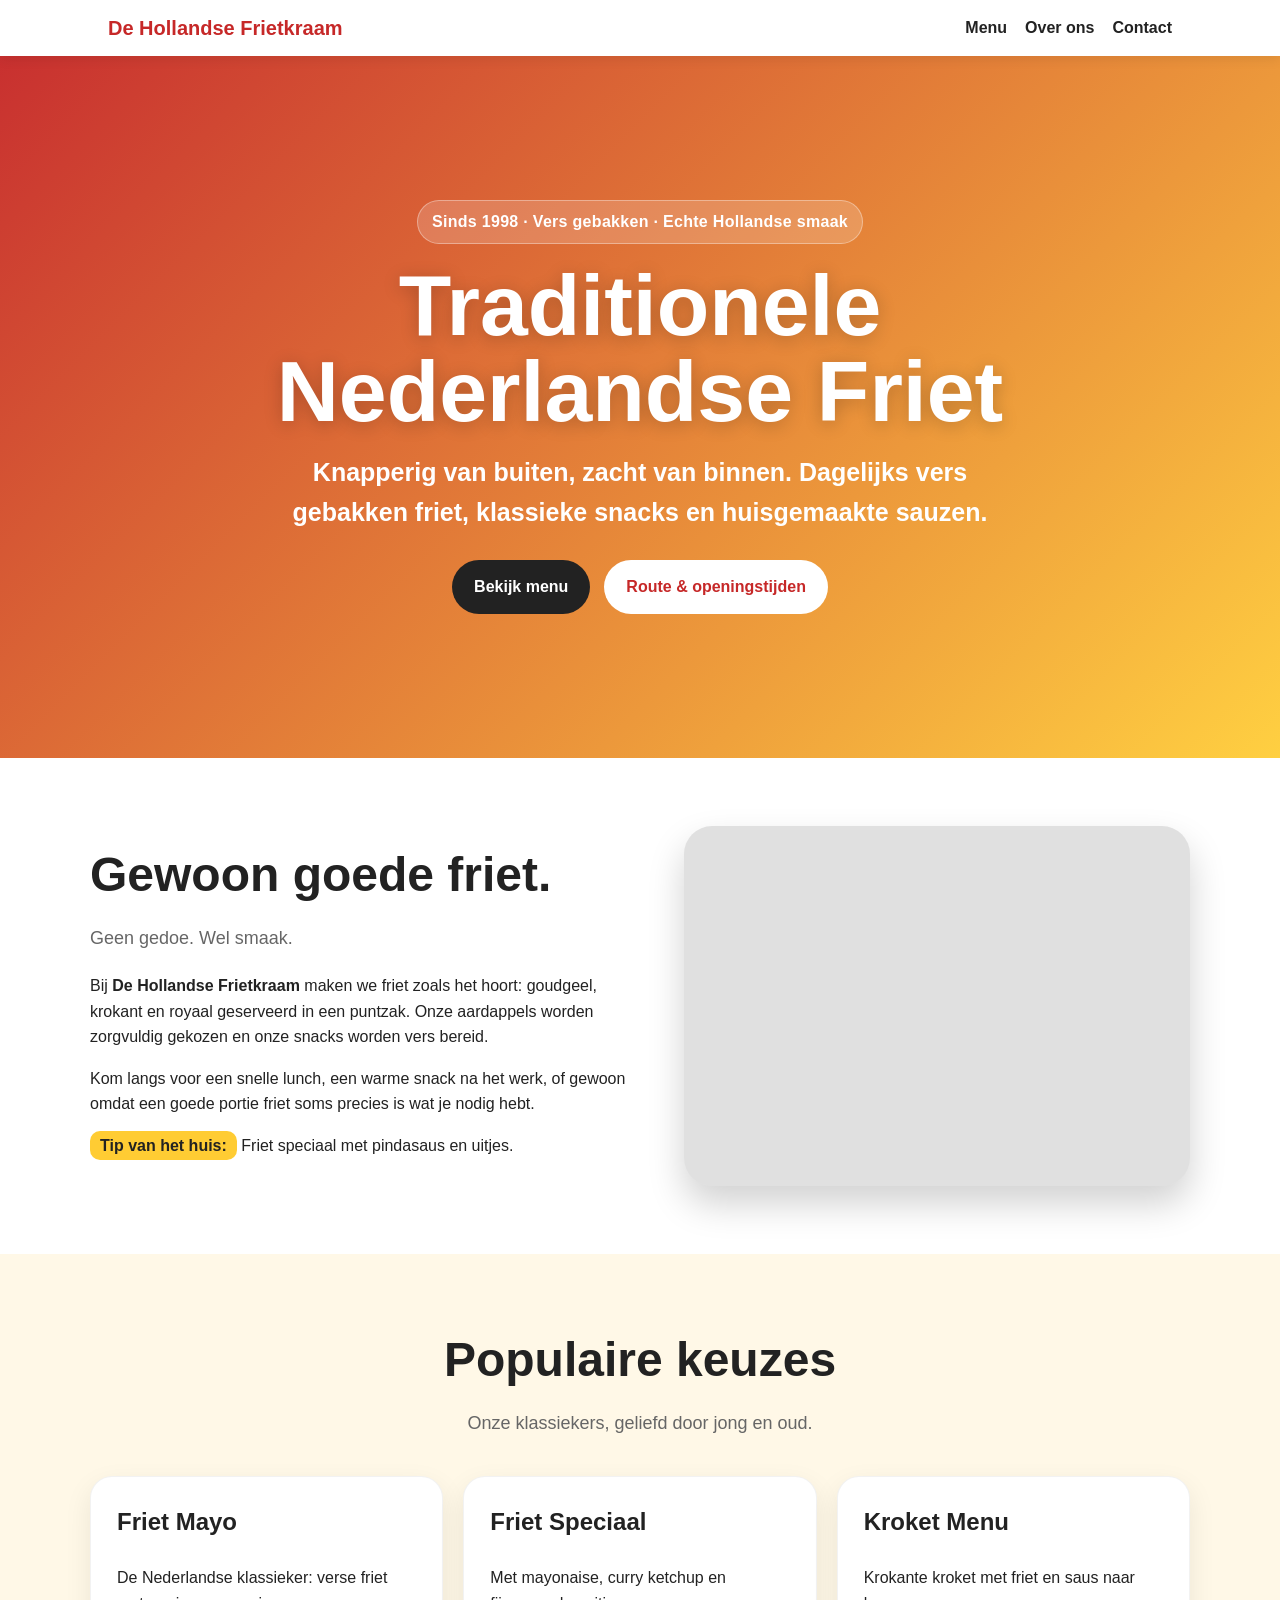
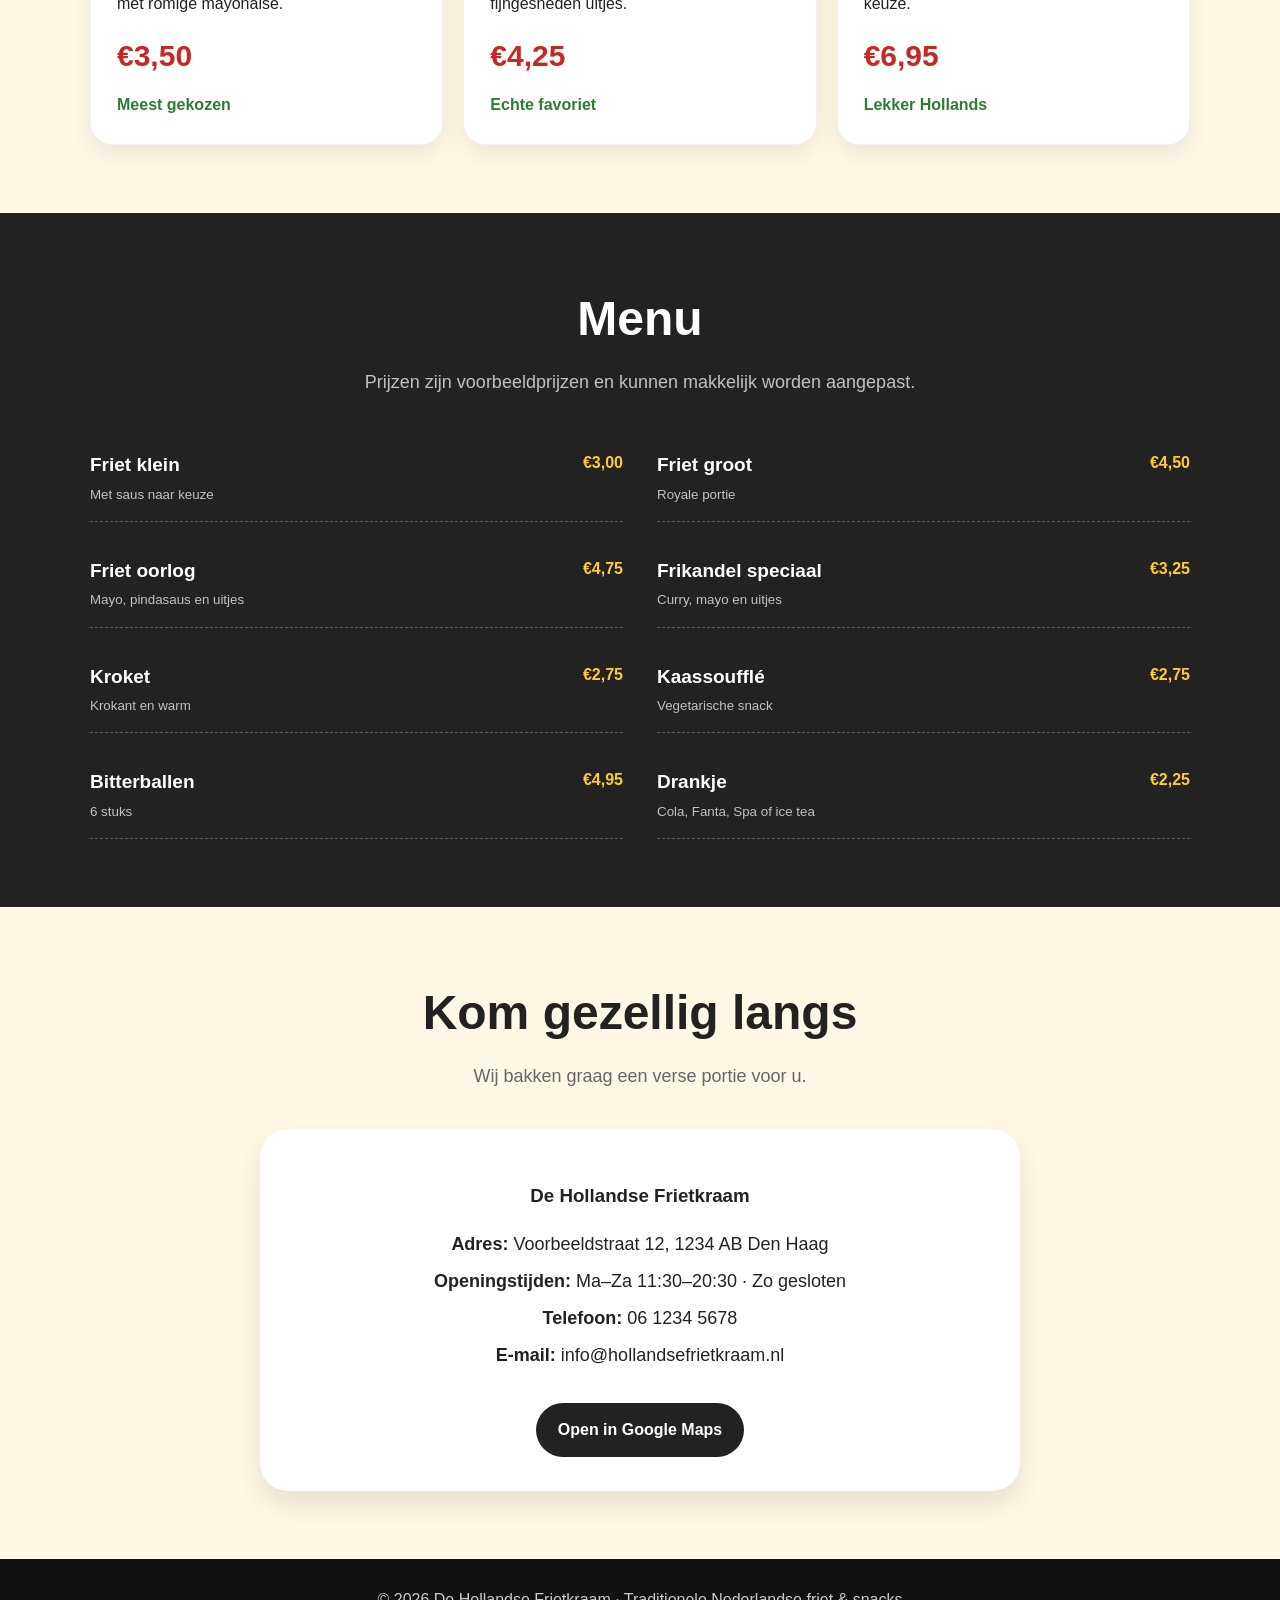
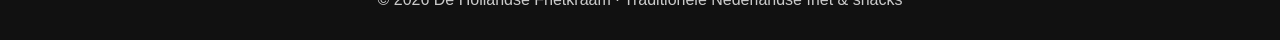
==== dutch_friet_shop_website.html @ f81e8673 "Add files via upload" ====
<!DOCTYPE html>
<html lang="nl">
<head>
  <meta charset="UTF-8" />
  <meta name="viewport" content="width=device-width, initial-scale=1.0" />
  <title>De Hollandse Frietkraam | Traditionele Nederlandse Friet</title>
  <style>
    :root {
      --red: #c62828;
      --yellow: #ffcc33;
      --dark: #222222;
      --cream: #fff8e7;
      --white: #ffffff;
      --muted: #666666;
      --green: #2e7d32;
    }

    * { box-sizing: border-box; }

    body {
      margin: 0;
      font-family: Arial, Helvetica, sans-serif;
      color: var(--dark);
      background: var(--cream);
      line-height: 1.6;
    }

    header {
      background: linear-gradient(135deg, rgba(198,40,40,.96), rgba(255,204,51,.92)), url('https://images.unsplash.com/photo-1630384060421-cb20d0e0649d?auto=format&fit=crop&w=1600&q=80');
      background-size: cover;
      background-position: center;
      color: var(--white);
      min-height: 78vh;
      display: flex;
      align-items: center;
      padding: 32px 18px;
      text-align: center;
    }

    .hero {
      max-width: 900px;
      margin: 0 auto;
    }

    .badge {
      display: inline-block;
      background: rgba(255,255,255,.18);
      border: 1px solid rgba(255,255,255,.35);
      padding: 8px 14px;
      border-radius: 999px;
      font-weight: bold;
      letter-spacing: .3px;
      margin-bottom: 18px;
    }

    h1 {
      font-size: clamp(42px, 8vw, 86px);
      line-height: 1;
      margin: 0 0 18px;
      text-shadow: 0 3px 18px rgba(0,0,0,.22);
    }

    .hero p {
      font-size: clamp(18px, 3vw, 25px);
      max-width: 720px;
      margin: 0 auto 28px;
      font-weight: 600;
    }

    .buttons {
      display: flex;
      gap: 14px;
      flex-wrap: wrap;
      justify-content: center;
    }

    .btn {
      display: inline-block;
      text-decoration: none;
      padding: 14px 22px;
      border-radius: 999px;
      font-weight: 800;
      transition: transform .2s ease, box-shadow .2s ease;
    }

    .btn:hover { transform: translateY(-2px); box-shadow: 0 10px 20px rgba(0,0,0,.18); }
    .btn.primary { background: var(--dark); color: var(--white); }
    .btn.secondary { background: var(--white); color: var(--red); }

    nav {
      position: sticky;
      top: 0;
      z-index: 10;
      background: var(--white);
      box-shadow: 0 3px 12px rgba(0,0,0,.08);
    }

    .nav-inner {
      max-width: 1100px;
      margin: 0 auto;
      padding: 12px 18px;
      display: flex;
      justify-content: space-between;
      align-items: center;
      gap: 16px;
    }

    .logo { font-weight: 900; color: var(--red); font-size: 20px; }
    .nav-links { display: flex; gap: 18px; flex-wrap: wrap; }
    .nav-links a { color: var(--dark); text-decoration: none; font-weight: 700; }
    .nav-links a:hover { color: var(--red); }

    section { padding: 68px 18px; }
    .container { max-width: 1100px; margin: 0 auto; }

    .section-title {
      text-align: center;
      margin-bottom: 38px;
    }

    .section-title h2 {
      font-size: clamp(30px, 5vw, 48px);
      margin: 0 0 10px;
    }

    .section-title p { color: var(--muted); margin: 0; font-size: 18px; }

    .cards {
      display: grid;
      grid-template-columns: repeat(3, 1fr);
      gap: 20px;
    }

    .card {
      background: var(--white);
      border-radius: 22px;
      padding: 26px;
      box-shadow: 0 10px 28px rgba(0,0,0,.08);
      border: 1px solid rgba(0,0,0,.05);
    }

    .card h3 { margin-top: 0; font-size: 24px; }
    .price { color: var(--red); font-size: 30px; font-weight: 900; margin: 12px 0; }
    .tag { color: var(--green); font-weight: 800; }

    .about {
      background: var(--white);
    }

    .split {
      display: grid;
      grid-template-columns: 1.05fr .95fr;
      gap: 34px;
      align-items: center;
    }

    .photo-box {
      min-height: 360px;
      border-radius: 28px;
      background: linear-gradient(rgba(0,0,0,.12), rgba(0,0,0,.12)), url('https://images.unsplash.com/photo-1573080496219-bb080dd4f877?auto=format&fit=crop&w=1200&q=80');
      background-size: cover;
      background-position: center;
      box-shadow: 0 18px 36px rgba(0,0,0,.18);
    }

    .highlight {
      background: var(--yellow);
      padding: 6px 10px;
      border-radius: 10px;
      font-weight: 900;
    }

    .menu-list {
      background: var(--dark);
      color: var(--white);
    }

    .menu-grid {
      display: grid;
      grid-template-columns: 1fr 1fr;
      gap: 18px 34px;
    }

    .menu-item {
      display: flex;
      justify-content: space-between;
      gap: 18px;
      padding: 16px 0;
      border-bottom: 1px dashed rgba(255,255,255,.25);
    }

    .menu-item strong { font-size: 19px; }
    .menu-item span { color: var(--yellow); font-weight: 900; white-space: nowrap; }
    .menu-item small { display: block; color: rgba(255,255,255,.72); margin-top: 3px; }

    .contact-card {
      max-width: 760px;
      margin: 0 auto;
      background: var(--white);
      border-radius: 28px;
      padding: 34px;
      box-shadow: 0 14px 32px rgba(0,0,0,.1);
      text-align: center;
    }

    .contact-card p { margin: 8px 0; font-size: 18px; }

    footer {
      background: #111;
      color: rgba(255,255,255,.78);
      text-align: center;
      padding: 28px 18px;
    }

    @media (max-width: 820px) {
      .cards, .split, .menu-grid { grid-template-columns: 1fr; }
      .nav-inner { flex-direction: column; }
      .photo-box { min-height: 260px; }
    }
  </style>
</head>
<body>
  <nav>
    <div class="nav-inner">
      <div class="logo">De Hollandse Frietkraam</div>
      <div class="nav-links">
        <a href="#menu">Menu</a>
        <a href="#about">Over ons</a>
        <a href="#contact">Contact</a>
      </div>
    </div>
  </nav>

  <header>
    <div class="hero">
      <div class="badge">Sinds 1998 · Vers gebakken · Echte Hollandse smaak</div>
      <h1>Traditionele Nederlandse Friet</h1>
      <p>Knapperig van buiten, zacht van binnen. Dagelijks vers gebakken friet, klassieke snacks en huisgemaakte sauzen.</p>
      <div class="buttons">
        <a class="btn primary" href="#menu">Bekijk menu</a>
        <a class="btn secondary" href="#contact">Route & openingstijden</a>
      </div>
    </div>
  </header>

  <section class="about" id="about">
    <div class="container split">
      <div>
        <div class="section-title" style="text-align:left;margin-bottom:20px;">
          <h2>Gewoon goede friet.</h2>
          <p>Geen gedoe. Wel smaak.</p>
        </div>
        <p>Bij <strong>De Hollandse Frietkraam</strong> maken we friet zoals het hoort: goudgeel, krokant en royaal geserveerd in een puntzak. Onze aardappels worden zorgvuldig gekozen en onze snacks worden vers bereid.</p>
        <p>Kom langs voor een snelle lunch, een warme snack na het werk, of gewoon omdat een goede portie friet soms precies is wat je nodig hebt.</p>
        <p><span class="highlight">Tip van het huis:</span> Friet speciaal met pindasaus en uitjes.</p>
      </div>
      <div class="photo-box" aria-label="Verse friet"></div>
    </div>
  </section>

  <section id="popular">
    <div class="container">
      <div class="section-title">
        <h2>Populaire keuzes</h2>
        <p>Onze klassiekers, geliefd door jong en oud.</p>
      </div>
      <div class="cards">
        <div class="card">
          <h3>Friet Mayo</h3>
          <p>De Nederlandse klassieker: verse friet met romige mayonaise.</p>
          <div class="price">€3,50</div>
          <div class="tag">Meest gekozen</div>
        </div>
        <div class="card">
          <h3>Friet Speciaal</h3>
          <p>Met mayonaise, curry ketchup en fijngesneden uitjes.</p>
          <div class="price">€4,25</div>
          <div class="tag">Echte favoriet</div>
        </div>
        <div class="card">
          <h3>Kroket Menu</h3>
          <p>Krokante kroket met friet en saus naar keuze.</p>
          <div class="price">€6,95</div>
          <div class="tag">Lekker Hollands</div>
        </div>
      </div>
    </div>
  </section>

  <section class="menu-list" id="menu">
    <div class="container">
      <div class="section-title">
        <h2>Menu</h2>
        <p style="color:rgba(255,255,255,.72);">Prijzen zijn voorbeeldprijzen en kunnen makkelijk worden aangepast.</p>
      </div>
      <div class="menu-grid">
        <div class="menu-item"><div><strong>Friet klein</strong><small>Met saus naar keuze</small></div><span>€3,00</span></div>
        <div class="menu-item"><div><strong>Friet groot</strong><small>Royale portie</small></div><span>€4,50</span></div>
        <div class="menu-item"><div><strong>Friet oorlog</strong><small>Mayo, pindasaus en uitjes</small></div><span>€4,75</span></div>
        <div class="menu-item"><div><strong>Frikandel speciaal</strong><small>Curry, mayo en uitjes</small></div><span>€3,25</span></div>
        <div class="menu-item"><div><strong>Kroket</strong><small>Krokant en warm</small></div><span>€2,75</span></div>
        <div class="menu-item"><div><strong>Kaassoufflé</strong><small>Vegetarische snack</small></div><span>€2,75</span></div>
        <div class="menu-item"><div><strong>Bitterballen</strong><small>6 stuks</small></div><span>€4,95</span></div>
        <div class="menu-item"><div><strong>Drankje</strong><small>Cola, Fanta, Spa of ice tea</small></div><span>€2,25</span></div>
      </div>
    </div>
  </section>

  <section id="contact">
    <div class="container">
      <div class="section-title">
        <h2>Kom gezellig langs</h2>
        <p>Wij bakken graag een verse portie voor u.</p>
      </div>
      <div class="contact-card">
        <h3>De Hollandse Frietkraam</h3>
        <p><strong>Adres:</strong> Voorbeeldstraat 12, 1234 AB Den Haag</p>
        <p><strong>Openingstijden:</strong> Ma–Za 11:30–20:30 · Zo gesloten</p>
        <p><strong>Telefoon:</strong> 06 1234 5678</p>
        <p><strong>E-mail:</strong> info@hollandsefrietkraam.nl</p>
        <br />
        <a class="btn primary" href="https://maps.google.com" target="_blank" rel="noopener">Open in Google Maps</a>
      </div>
    </div>
  </section>

  <footer>
    © 2026 De Hollandse Frietkraam · Traditionele Nederlandse friet & snacks
  </footer>
</body>
</html>
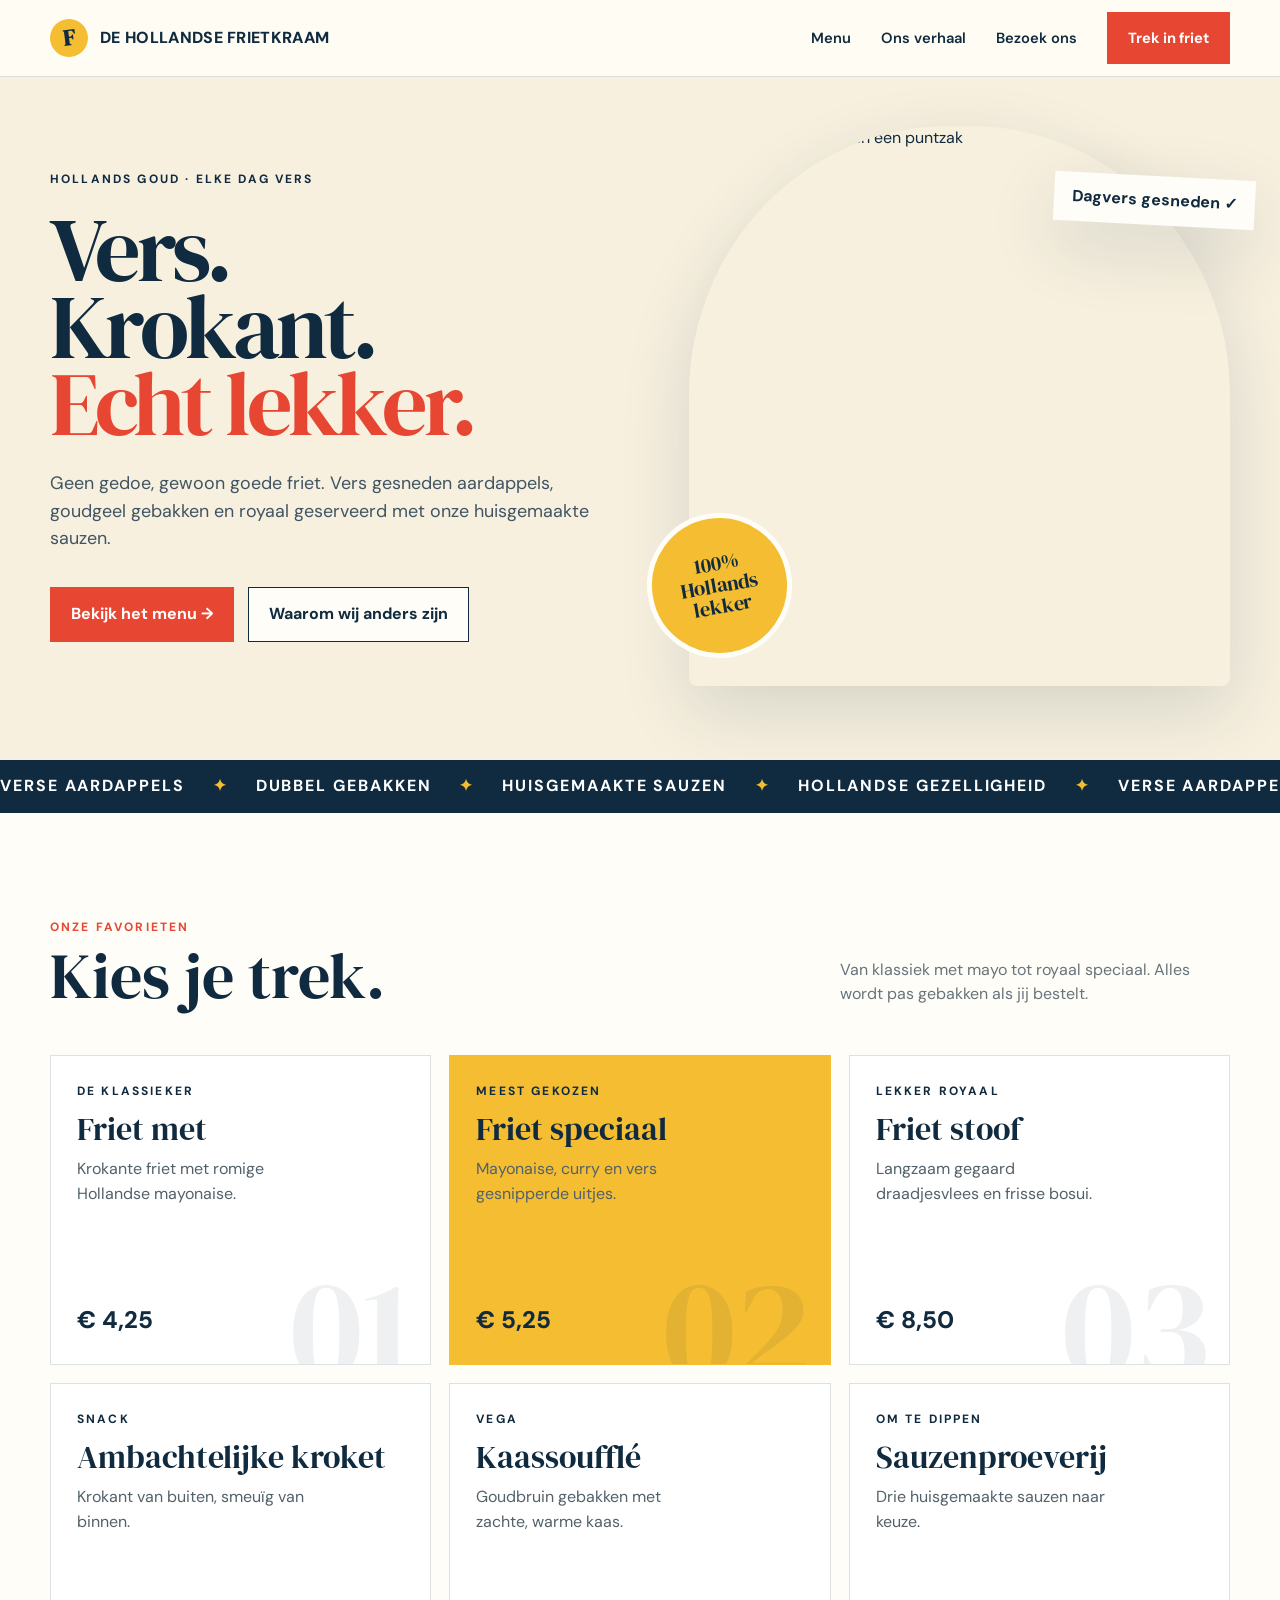
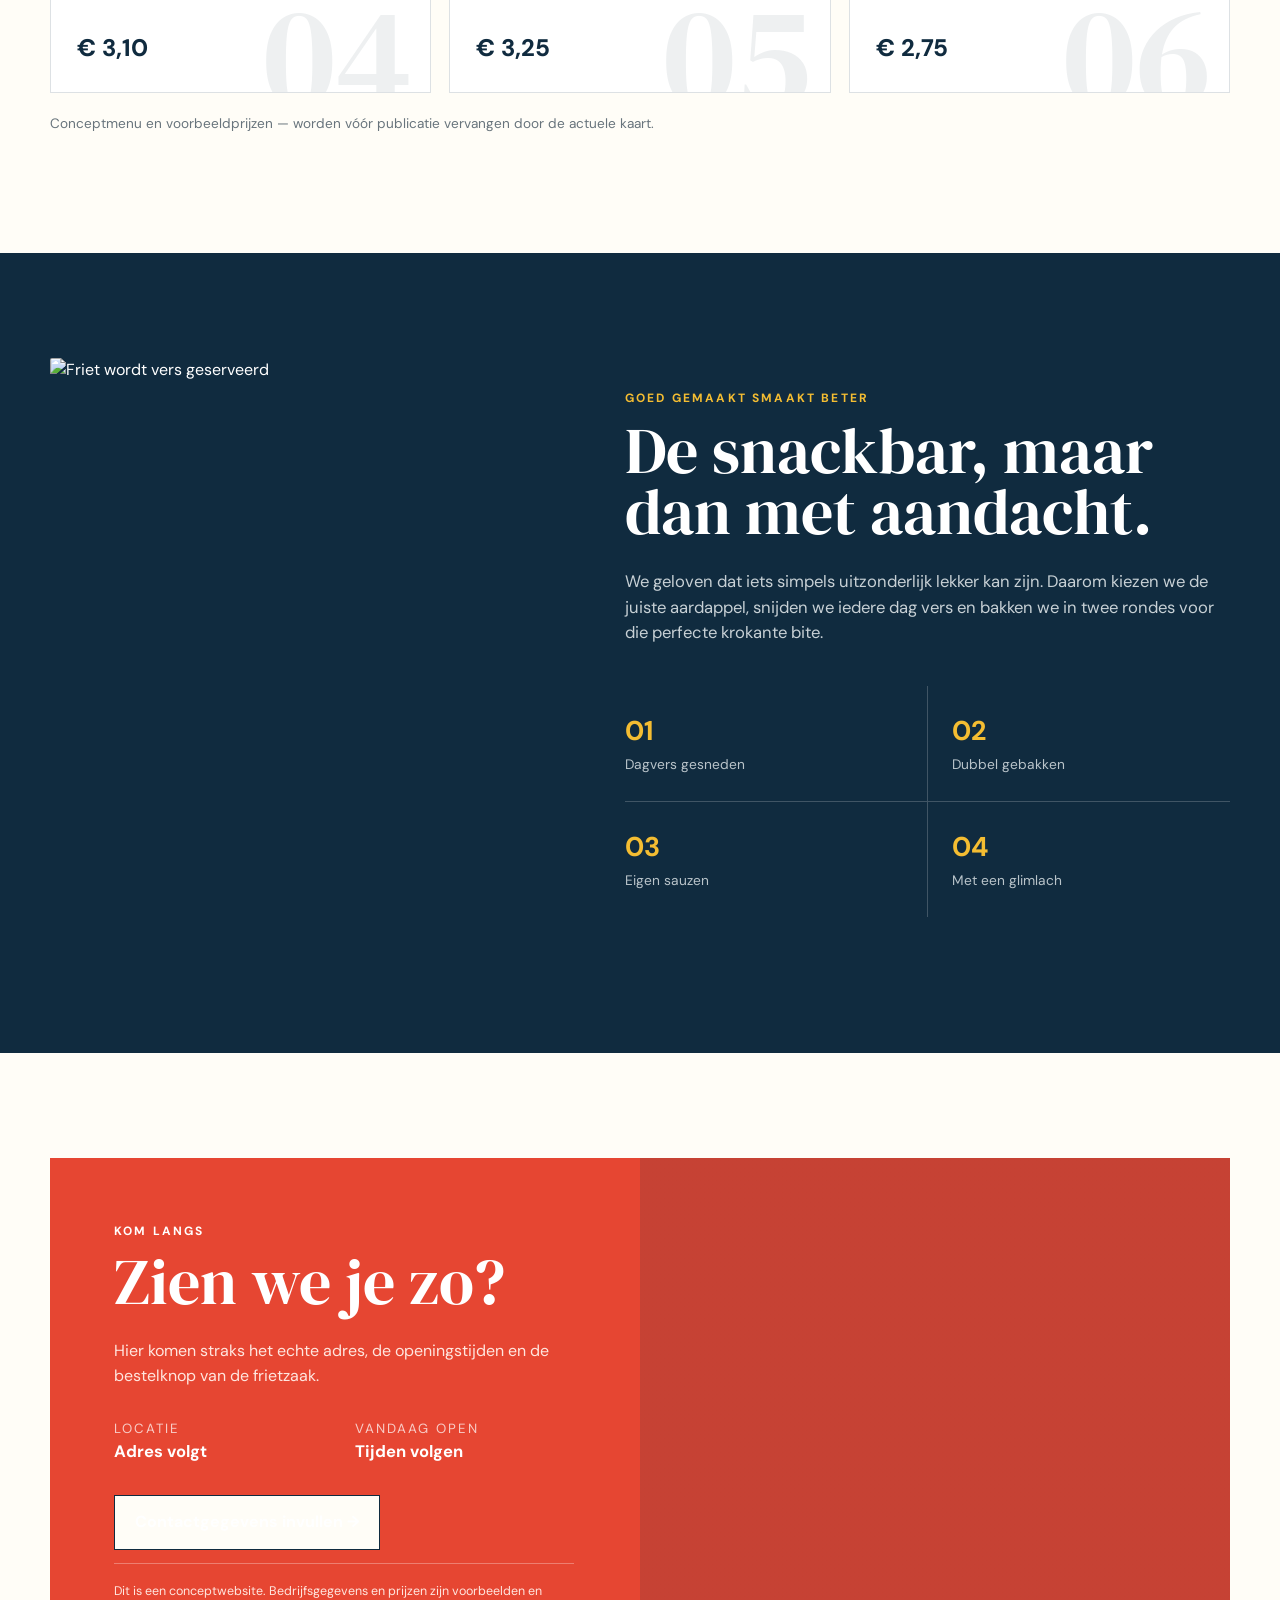
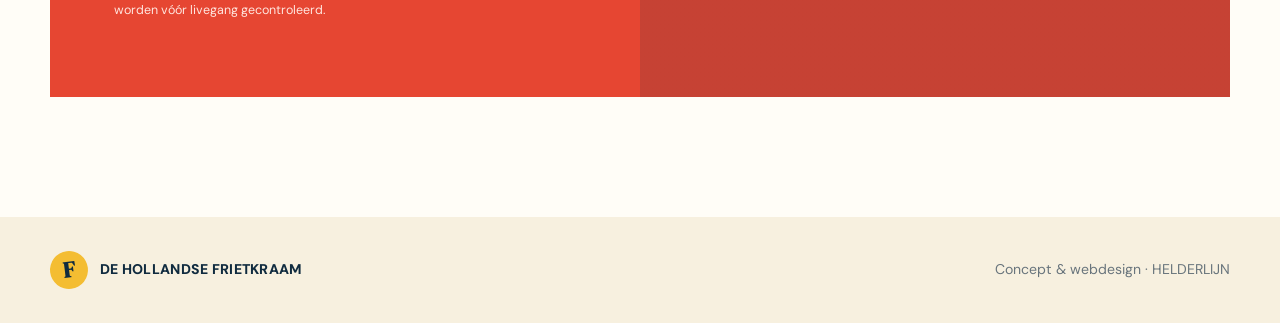
==== commit 93f23059: "Restore and redesign Dutch fries shop website" ====
--- a/dutch_friet_shop_website.html
+++ b/dutch_friet_shop_website.html
@@ -1,331 +1,43 @@
-<!DOCTYPE html>
+<!doctype html>
 <html lang="nl">
 <head>
-  <meta charset="UTF-8" />
-  <meta name="viewport" content="width=device-width, initial-scale=1.0" />
-  <title>De Hollandse Frietkraam | Traditionele Nederlandse Friet</title>
+  <meta charset="utf-8">
+  <meta name="viewport" content="width=device-width,initial-scale=1">
+  <meta name="description" content="De Hollandse Frietkraam — verse friet, huisgemaakte sauzen en Hollandse gezelligheid.">
+  <meta name="theme-color" content="#102b3f">
+  <title>De Hollandse Frietkraam — Vers. Krokant. Echt lekker.</title>
+  <link rel="preconnect" href="https://fonts.googleapis.com">
+  <link rel="preconnect" href="https://fonts.gstatic.com" crossorigin>
+  <link href="https://fonts.googleapis.com/css2?family=DM+Sans:wght@400;500;600;700&family=DM+Serif+Display&display=swap" rel="stylesheet">
   <style>
-    :root {
-      --red: #c62828;
-      --yellow: #ffcc33;
-      --dark: #222222;
-      --cream: #fff8e7;
-      --white: #ffffff;
-      --muted: #666666;
-      --green: #2e7d32;
-    }
-
-    * { box-sizing: border-box; }
-
-    body {
-      margin: 0;
-      font-family: Arial, Helvetica, sans-serif;
-      color: var(--dark);
-      background: var(--cream);
-      line-height: 1.6;
-    }
-
-    header {
-      background: linear-gradient(135deg, rgba(198,40,40,.96), rgba(255,204,51,.92)), url('https://images.unsplash.com/photo-1630384060421-cb20d0e0649d?auto=format&fit=crop&w=1600&q=80');
-      background-size: cover;
-      background-position: center;
-      color: var(--white);
-      min-height: 78vh;
-      display: flex;
-      align-items: center;
-      padding: 32px 18px;
-      text-align: center;
-    }
-
-    .hero {
-      max-width: 900px;
-      margin: 0 auto;
-    }
-
-    .badge {
-      display: inline-block;
-      background: rgba(255,255,255,.18);
-      border: 1px solid rgba(255,255,255,.35);
-      padding: 8px 14px;
-      border-radius: 999px;
-      font-weight: bold;
-      letter-spacing: .3px;
-      margin-bottom: 18px;
-    }
-
-    h1 {
-      font-size: clamp(42px, 8vw, 86px);
-      line-height: 1;
-      margin: 0 0 18px;
-      text-shadow: 0 3px 18px rgba(0,0,0,.22);
-    }
-
-    .hero p {
-      font-size: clamp(18px, 3vw, 25px);
-      max-width: 720px;
-      margin: 0 auto 28px;
-      font-weight: 600;
-    }
-
-    .buttons {
-      display: flex;
-      gap: 14px;
-      flex-wrap: wrap;
-      justify-content: center;
-    }
-
-    .btn {
-      display: inline-block;
-      text-decoration: none;
-      padding: 14px 22px;
-      border-radius: 999px;
-      font-weight: 800;
-      transition: transform .2s ease, box-shadow .2s ease;
-    }
-
-    .btn:hover { transform: translateY(-2px); box-shadow: 0 10px 20px rgba(0,0,0,.18); }
-    .btn.primary { background: var(--dark); color: var(--white); }
-    .btn.secondary { background: var(--white); color: var(--red); }
-
-    nav {
-      position: sticky;
-      top: 0;
-      z-index: 10;
-      background: var(--white);
-      box-shadow: 0 3px 12px rgba(0,0,0,.08);
-    }
-
-    .nav-inner {
-      max-width: 1100px;
-      margin: 0 auto;
-      padding: 12px 18px;
-      display: flex;
-      justify-content: space-between;
-      align-items: center;
-      gap: 16px;
-    }
-
-    .logo { font-weight: 900; color: var(--red); font-size: 20px; }
-    .nav-links { display: flex; gap: 18px; flex-wrap: wrap; }
-    .nav-links a { color: var(--dark); text-decoration: none; font-weight: 700; }
-    .nav-links a:hover { color: var(--red); }
-
-    section { padding: 68px 18px; }
-    .container { max-width: 1100px; margin: 0 auto; }
-
-    .section-title {
-      text-align: center;
-      margin-bottom: 38px;
-    }
-
-    .section-title h2 {
-      font-size: clamp(30px, 5vw, 48px);
-      margin: 0 0 10px;
-    }
-
-    .section-title p { color: var(--muted); margin: 0; font-size: 18px; }
-
-    .cards {
-      display: grid;
-      grid-template-columns: repeat(3, 1fr);
-      gap: 20px;
-    }
-
-    .card {
-      background: var(--white);
-      border-radius: 22px;
-      padding: 26px;
-      box-shadow: 0 10px 28px rgba(0,0,0,.08);
-      border: 1px solid rgba(0,0,0,.05);
-    }
-
-    .card h3 { margin-top: 0; font-size: 24px; }
-    .price { color: var(--red); font-size: 30px; font-weight: 900; margin: 12px 0; }
-    .tag { color: var(--green); font-weight: 800; }
-
-    .about {
-      background: var(--white);
-    }
-
-    .split {
-      display: grid;
-      grid-template-columns: 1.05fr .95fr;
-      gap: 34px;
-      align-items: center;
-    }
-
-    .photo-box {
-      min-height: 360px;
-      border-radius: 28px;
-      background: linear-gradient(rgba(0,0,0,.12), rgba(0,0,0,.12)), url('https://images.unsplash.com/photo-1573080496219-bb080dd4f877?auto=format&fit=crop&w=1200&q=80');
-      background-size: cover;
-      background-position: center;
-      box-shadow: 0 18px 36px rgba(0,0,0,.18);
-    }
-
-    .highlight {
-      background: var(--yellow);
-      padding: 6px 10px;
-      border-radius: 10px;
-      font-weight: 900;
-    }
-
-    .menu-list {
-      background: var(--dark);
-      color: var(--white);
-    }
-
-    .menu-grid {
-      display: grid;
-      grid-template-columns: 1fr 1fr;
-      gap: 18px 34px;
-    }
-
-    .menu-item {
-      display: flex;
-      justify-content: space-between;
-      gap: 18px;
-      padding: 16px 0;
-      border-bottom: 1px dashed rgba(255,255,255,.25);
-    }
-
-    .menu-item strong { font-size: 19px; }
-    .menu-item span { color: var(--yellow); font-weight: 900; white-space: nowrap; }
-    .menu-item small { display: block; color: rgba(255,255,255,.72); margin-top: 3px; }
-
-    .contact-card {
-      max-width: 760px;
-      margin: 0 auto;
-      background: var(--white);
-      border-radius: 28px;
-      padding: 34px;
-      box-shadow: 0 14px 32px rgba(0,0,0,.1);
-      text-align: center;
-    }
-
-    .contact-card p { margin: 8px 0; font-size: 18px; }
-
-    footer {
-      background: #111;
-      color: rgba(255,255,255,.78);
-      text-align: center;
-      padding: 28px 18px;
-    }
-
-    @media (max-width: 820px) {
-      .cards, .split, .menu-grid { grid-template-columns: 1fr; }
-      .nav-inner { flex-direction: column; }
-      .photo-box { min-height: 260px; }
-    }
+    :root{--ink:#102b3f;--cream:#f7f0df;--paper:#fffdf7;--red:#e64632;--yellow:#f4bd32;--muted:#68747c;--line:rgba(16,43,63,.14);--shadow:0 24px 70px rgba(16,43,63,.14)}
+    *{box-sizing:border-box}html{scroll-behavior:smooth}body{margin:0;background:var(--paper);color:var(--ink);font-family:"DM Sans",sans-serif;line-height:1.55}a{color:inherit;text-decoration:none}img{display:block;max-width:100%}button{font:inherit}.wrap{width:min(1180px,calc(100% - 40px));margin:auto}.eyebrow{font-size:.75rem;font-weight:700;letter-spacing:.18em;text-transform:uppercase}.btn{display:inline-flex;align-items:center;gap:12px;padding:14px 20px;border:1px solid var(--ink);font-weight:700;transition:.25s ease}.btn:hover{transform:translateY(-2px);box-shadow:5px 5px 0 var(--yellow)}.btn.primary{background:var(--red);border-color:var(--red);color:white}.btn.light{background:var(--paper)}
+    header{position:fixed;z-index:30;top:0;left:0;right:0;background:rgba(255,253,247,.9);backdrop-filter:blur(14px);border-bottom:1px solid var(--line)}nav{height:76px;display:flex;align-items:center;justify-content:space-between}.brand{display:flex;align-items:center;gap:12px;font-weight:800;letter-spacing:.02em}.mark{width:38px;height:38px;display:grid;place-items:center;background:var(--yellow);border-radius:50%;font-family:"DM Serif Display";font-size:1.4rem;transform:rotate(-7deg)}.navlinks{display:flex;align-items:center;gap:30px;font-size:.92rem;font-weight:600}.menu-btn{display:none;background:none;border:0;font-size:1.4rem}
+    .hero{min-height:760px;padding:126px 0 70px;background:var(--cream);overflow:hidden}.hero-grid{display:grid;grid-template-columns:1.02fr .98fr;align-items:center;gap:76px}.hero h1{font-family:"DM Serif Display";font-weight:400;font-size:clamp(4rem,7vw,7rem);line-height:.86;letter-spacing:-.045em;margin:22px 0 28px}.hero h1 em{font-style:normal;color:var(--red)}.hero-copy{max-width:590px;font-size:1.12rem;color:#405463}.actions{display:flex;gap:14px;flex-wrap:wrap;margin-top:34px}.hero-art{position:relative;height:560px}.hero-photo{height:100%;width:100%;object-fit:cover;border-radius:48% 48% 8px 8px;box-shadow:var(--shadow)}.stamp{position:absolute;left:-42px;bottom:28px;width:145px;height:145px;border-radius:50%;display:grid;place-items:center;text-align:center;background:var(--yellow);border:5px solid var(--paper);font-family:"DM Serif Display";font-size:1.28rem;line-height:1.05;transform:rotate(-10deg)}.hero-note{position:absolute;right:-25px;top:50px;background:var(--paper);padding:12px 18px;box-shadow:var(--shadow);font-weight:700;transform:rotate(3deg)}
+    .ticker{overflow:hidden;background:var(--ink);color:white;border-block:1px solid var(--ink);padding:13px 0}.track{display:flex;width:max-content;animation:move 22s linear infinite}.track span{font-weight:700;letter-spacing:.12em;text-transform:uppercase;white-space:nowrap}.track span:after{content:"✦";color:var(--yellow);padding:0 28px}@keyframes move{to{transform:translateX(-50%)}}@media(prefers-reduced-motion:reduce){.track{animation:none}}
+    section{padding:105px 0}.section-head{display:flex;align-items:end;justify-content:space-between;gap:28px;margin-bottom:48px}.section-head h2{font-family:"DM Serif Display";font-size:clamp(2.7rem,5vw,4.8rem);line-height:.95;font-weight:400;margin:10px 0 0;max-width:670px}.section-head p{max-width:390px;color:var(--muted);margin:0}
+    .menu{background:var(--paper)}.menu-grid{display:grid;grid-template-columns:repeat(3,1fr);gap:18px}.dish{position:relative;min-height:310px;padding:26px;border:1px solid var(--line);background:white;display:flex;flex-direction:column;overflow:hidden;transition:.3s}.dish:hover{transform:translateY(-7px);box-shadow:var(--shadow)}.dish.featured{background:var(--yellow);border-color:var(--yellow)}.dish h3{font-family:"DM Serif Display";font-size:2rem;font-weight:400;line-height:1;margin:12px 0}.dish p{color:#52616a;margin:0;max-width:240px}.price{margin-top:auto;font-size:1.5rem;font-weight:800}.dish-number{position:absolute;right:18px;bottom:-38px;font-family:"DM Serif Display";font-size:9rem;line-height:1;color:rgba(16,43,63,.07)}.menu-note{margin-top:20px;font-size:.85rem;color:var(--muted)}
+    .story{background:var(--ink);color:white}.story-grid{display:grid;grid-template-columns:.9fr 1.1fr;gap:80px;align-items:center}.story-photo{height:590px;width:100%;object-fit:cover;border-radius:2px}.story h2{font-family:"DM Serif Display";font-size:clamp(3rem,5vw,5rem);font-weight:400;line-height:.95;margin:14px 0 26px}.story p{color:#c7d0d5;font-size:1.04rem}.values{display:grid;grid-template-columns:1fr 1fr;gap:1px;background:rgba(255,255,255,.2);margin-top:40px}.value{background:var(--ink);padding:24px 0}.value:nth-child(odd){padding-right:24px}.value:nth-child(even){padding-left:24px}.value strong{display:block;color:var(--yellow);font-size:1.7rem}.value span{font-size:.86rem;color:#b9c4ca}
+    .visit{padding-bottom:120px}.visit-card{display:grid;grid-template-columns:1fr 1fr;background:var(--red);color:white;min-height:430px}.visit-copy{padding:64px}.visit h2{font-family:"DM Serif Display";font-size:clamp(3rem,5vw,5rem);font-weight:400;line-height:.95;margin:12px 0 26px}.visit p{max-width:460px;color:#ffe6df}.details{display:grid;grid-template-columns:1fr 1fr;gap:20px;margin:30px 0}.details small{display:block;text-transform:uppercase;letter-spacing:.15em;opacity:.72}.details strong{font-size:1.04rem}.visit-image{min-height:430px;background:linear-gradient(rgba(16,43,63,.15),rgba(16,43,63,.15)),url('https://images.unsplash.com/photo-1573080496219-bb080dd4f877?auto=format&fit=crop&w=1200&q=86') center/cover}.concept{border-top:1px solid rgba(255,255,255,.3);padding-top:18px;font-size:.78rem!important}
+    footer{background:var(--cream);padding:34px 0}.footer-row{display:flex;align-items:center;justify-content:space-between;gap:24px;font-size:.88rem}.footer-row div:last-child{color:var(--muted)}
+    @media(max-width:860px){.wrap{width:min(100% - 28px,680px)}.navlinks{display:none;position:absolute;top:76px;left:0;right:0;padding:22px 28px;background:var(--paper);border-bottom:1px solid var(--line);flex-direction:column;align-items:flex-start}.navlinks.open{display:flex}.menu-btn{display:block}.hero{min-height:auto;padding-top:118px}.hero-grid,.story-grid,.visit-card{grid-template-columns:1fr}.hero-grid{gap:48px}.hero h1{font-size:clamp(3.7rem,17vw,6rem)}.hero-art{height:430px}.stamp{width:115px;height:115px;left:-6px;font-size:1.05rem}.hero-note{right:-6px}.menu-grid{grid-template-columns:1fr}.section-head{align-items:flex-start;flex-direction:column}.story-grid{gap:46px}.story-photo{height:440px}.visit-copy{padding:44px 28px}.visit-image{min-height:360px}.footer-row{align-items:flex-start;flex-direction:column}}
+    @media(max-width:520px){section{padding:76px 0}.brand span:last-child{font-size:.88rem}.hero-art{height:355px}.actions .btn{width:100%;justify-content:center}.values,.details{grid-template-columns:1fr}.value:nth-child(n){padding:18px 0}.visit-image{min-height:300px}}
   </style>
 </head>
 <body>
-  <nav>
-    <div class="nav-inner">
-      <div class="logo">De Hollandse Frietkraam</div>
-      <div class="nav-links">
-        <a href="#menu">Menu</a>
-        <a href="#about">Over ons</a>
-        <a href="#contact">Contact</a>
-      </div>
-    </div>
-  </nav>
-
-  <header>
-    <div class="hero">
-      <div class="badge">Sinds 1998 · Vers gebakken · Echte Hollandse smaak</div>
-      <h1>Traditionele Nederlandse Friet</h1>
-      <p>Knapperig van buiten, zacht van binnen. Dagelijks vers gebakken friet, klassieke snacks en huisgemaakte sauzen.</p>
-      <div class="buttons">
-        <a class="btn primary" href="#menu">Bekijk menu</a>
-        <a class="btn secondary" href="#contact">Route & openingstijden</a>
-      </div>
-    </div>
-  </header>
-
-  <section class="about" id="about">
-    <div class="container split">
-      <div>
-        <div class="section-title" style="text-align:left;margin-bottom:20px;">
-          <h2>Gewoon goede friet.</h2>
-          <p>Geen gedoe. Wel smaak.</p>
-        </div>
-        <p>Bij <strong>De Hollandse Frietkraam</strong> maken we friet zoals het hoort: goudgeel, krokant en royaal geserveerd in een puntzak. Onze aardappels worden zorgvuldig gekozen en onze snacks worden vers bereid.</p>
-        <p>Kom langs voor een snelle lunch, een warme snack na het werk, of gewoon omdat een goede portie friet soms precies is wat je nodig hebt.</p>
-        <p><span class="highlight">Tip van het huis:</span> Friet speciaal met pindasaus en uitjes.</p>
-      </div>
-      <div class="photo-box" aria-label="Verse friet"></div>
-    </div>
-  </section>
-
-  <section id="popular">
-    <div class="container">
-      <div class="section-title">
-        <h2>Populaire keuzes</h2>
-        <p>Onze klassiekers, geliefd door jong en oud.</p>
-      </div>
-      <div class="cards">
-        <div class="card">
-          <h3>Friet Mayo</h3>
-          <p>De Nederlandse klassieker: verse friet met romige mayonaise.</p>
-          <div class="price">€3,50</div>
-          <div class="tag">Meest gekozen</div>
-        </div>
-        <div class="card">
-          <h3>Friet Speciaal</h3>
-          <p>Met mayonaise, curry ketchup en fijngesneden uitjes.</p>
-          <div class="price">€4,25</div>
-          <div class="tag">Echte favoriet</div>
-        </div>
-        <div class="card">
-          <h3>Kroket Menu</h3>
-          <p>Krokante kroket met friet en saus naar keuze.</p>
-          <div class="price">€6,95</div>
-          <div class="tag">Lekker Hollands</div>
-        </div>
-      </div>
-    </div>
-  </section>
-
-  <section class="menu-list" id="menu">
-    <div class="container">
-      <div class="section-title">
-        <h2>Menu</h2>
-        <p style="color:rgba(255,255,255,.72);">Prijzen zijn voorbeeldprijzen en kunnen makkelijk worden aangepast.</p>
-      </div>
-      <div class="menu-grid">
-        <div class="menu-item"><div><strong>Friet klein</strong><small>Met saus naar keuze</small></div><span>€3,00</span></div>
-        <div class="menu-item"><div><strong>Friet groot</strong><small>Royale portie</small></div><span>€4,50</span></div>
-        <div class="menu-item"><div><strong>Friet oorlog</strong><small>Mayo, pindasaus en uitjes</small></div><span>€4,75</span></div>
-        <div class="menu-item"><div><strong>Frikandel speciaal</strong><small>Curry, mayo en uitjes</small></div><span>€3,25</span></div>
-        <div class="menu-item"><div><strong>Kroket</strong><small>Krokant en warm</small></div><span>€2,75</span></div>
-        <div class="menu-item"><div><strong>Kaassoufflé</strong><small>Vegetarische snack</small></div><span>€2,75</span></div>
-        <div class="menu-item"><div><strong>Bitterballen</strong><small>6 stuks</small></div><span>€4,95</span></div>
-        <div class="menu-item"><div><strong>Drankje</strong><small>Cola, Fanta, Spa of ice tea</small></div><span>€2,25</span></div>
-      </div>
-    </div>
-  </section>
-
-  <section id="contact">
-    <div class="container">
-      <div class="section-title">
-        <h2>Kom gezellig langs</h2>
-        <p>Wij bakken graag een verse portie voor u.</p>
-      </div>
-      <div class="contact-card">
-        <h3>De Hollandse Frietkraam</h3>
-        <p><strong>Adres:</strong> Voorbeeldstraat 12, 1234 AB Den Haag</p>
-        <p><strong>Openingstijden:</strong> Ma–Za 11:30–20:30 · Zo gesloten</p>
-        <p><strong>Telefoon:</strong> 06 1234 5678</p>
-        <p><strong>E-mail:</strong> info@hollandsefrietkraam.nl</p>
-        <br />
-        <a class="btn primary" href="https://maps.google.com" target="_blank" rel="noopener">Open in Google Maps</a>
-      </div>
-    </div>
-  </section>
-
-  <footer>
-    © 2026 De Hollandse Frietkraam · Traditionele Nederlandse friet & snacks
-  </footer>
+  <header><nav class="wrap"><a class="brand" href="#top" aria-label="Naar boven"><span class="mark">F</span><span>DE HOLLANDSE FRIETKRAAM</span></a><button class="menu-btn" aria-label="Menu openen" aria-expanded="false">☰</button><div class="navlinks"><a href="#menu">Menu</a><a href="#verhaal">Ons verhaal</a><a href="#bezoek">Bezoek ons</a><a class="btn primary" href="#bezoek">Trek in friet</a></div></nav></header>
+  <main id="top">
+    <section class="hero"><div class="wrap hero-grid"><div><div class="eyebrow">Hollands goud · elke dag vers</div><h1>Vers.<br>Krokant.<br><em>Echt lekker.</em></h1><p class="hero-copy">Geen gedoe, gewoon goede friet. Vers gesneden aardappels, goudgeel gebakken en royaal geserveerd met onze huisgemaakte sauzen.</p><div class="actions"><a class="btn primary" href="#menu">Bekijk het menu →</a><a class="btn light" href="#verhaal">Waarom wij anders zijn</a></div></div><div class="hero-art"><img class="hero-photo" src="https://images.unsplash.com/photo-1573080496219-bb080dd4f877?auto=format&fit=crop&w=1200&q=88" alt="Verse goudgele friet in een puntzak"><div class="stamp">100%<br>Hollands<br>lekker</div><div class="hero-note">Dagvers gesneden ✓</div></div></div></section>
+    <div class="ticker" aria-hidden="true"><div class="track"><span>Verse aardappels</span><span>Dubbel gebakken</span><span>Huisgemaakte sauzen</span><span>Hollandse gezelligheid</span><span>Verse aardappels</span><span>Dubbel gebakken</span><span>Huisgemaakte sauzen</span><span>Hollandse gezelligheid</span></div></div>
+    <section class="menu" id="menu"><div class="wrap"><div class="section-head"><div><div class="eyebrow" style="color:var(--red)">Onze favorieten</div><h2>Kies je trek.</h2></div><p>Van klassiek met mayo tot royaal speciaal. Alles wordt pas gebakken als jij bestelt.</p></div><div class="menu-grid"><article class="dish"><div class="eyebrow">De klassieker</div><h3>Friet met</h3><p>Krokante friet met romige Hollandse mayonaise.</p><div class="price">€ 4,25</div><div class="dish-number">01</div></article><article class="dish featured"><div class="eyebrow">Meest gekozen</div><h3>Friet speciaal</h3><p>Mayonaise, curry en vers gesnipperde uitjes.</p><div class="price">€ 5,25</div><div class="dish-number">02</div></article><article class="dish"><div class="eyebrow">Lekker royaal</div><h3>Friet stoof</h3><p>Langzaam gegaard draadjesvlees en frisse bosui.</p><div class="price">€ 8,50</div><div class="dish-number">03</div></article><article class="dish"><div class="eyebrow">Snack</div><h3>Ambachtelijke kroket</h3><p>Krokant van buiten, smeuïg van binnen.</p><div class="price">€ 3,10</div><div class="dish-number">04</div></article><article class="dish"><div class="eyebrow">Vega</div><h3>Kaassoufflé</h3><p>Goudbruin gebakken met zachte, warme kaas.</p><div class="price">€ 3,25</div><div class="dish-number">05</div></article><article class="dish"><div class="eyebrow">Om te dippen</div><h3>Sauzenproeverij</h3><p>Drie huisgemaakte sauzen naar keuze.</p><div class="price">€ 2,75</div><div class="dish-number">06</div></article></div><p class="menu-note">Conceptmenu en voorbeeldprijzen — worden vóór publicatie vervangen door de actuele kaart.</p></div></section>
+    <section class="story" id="verhaal"><div class="wrap story-grid"><img class="story-photo" src="https://images.unsplash.com/photo-1630384060421-cb20d0e0649d?auto=format&fit=crop&w=1100&q=86" alt="Friet wordt vers geserveerd"><div><div class="eyebrow" style="color:var(--yellow)">Goed gemaakt smaakt beter</div><h2>De snackbar, maar dan met aandacht.</h2><p>We geloven dat iets simpels uitzonderlijk lekker kan zijn. Daarom kiezen we de juiste aardappel, snijden we iedere dag vers en bakken we in twee rondes voor die perfecte krokante bite.</p><div class="values"><div class="value"><strong>01</strong><span>Dagvers gesneden</span></div><div class="value"><strong>02</strong><span>Dubbel gebakken</span></div><div class="value"><strong>03</strong><span>Eigen sauzen</span></div><div class="value"><strong>04</strong><span>Met een glimlach</span></div></div></div></div></section>
+    <section class="visit" id="bezoek"><div class="wrap"><div class="visit-card"><div class="visit-copy"><div class="eyebrow">Kom langs</div><h2>Zien we je zo?</h2><p>Hier komen straks het echte adres, de openingstijden en de bestelknop van de frietzaak.</p><div class="details"><div><small>Locatie</small><strong>Adres volgt</strong></div><div><small>Vandaag open</small><strong>Tijden volgen</strong></div></div><a class="btn light" href="mailto:info@example.nl">Contactgegevens invullen →</a><p class="concept">Dit is een conceptwebsite. Bedrijfsgegevens en prijzen zijn voorbeelden en worden vóór livegang gecontroleerd.</p></div><div class="visit-image" role="img" aria-label="Verse friet op tafel"></div></div></div></section>
+  </main>
+  <footer><div class="wrap footer-row"><div class="brand"><span class="mark">F</span><span>DE HOLLANDSE FRIETKRAAM</span></div><div>Concept &amp; webdesign · HELDERLIJN</div></div></footer>
+  <script>
+    const button=document.querySelector('.menu-btn'),links=document.querySelector('.navlinks');
+    button.addEventListener('click',()=>{const open=links.classList.toggle('open');button.setAttribute('aria-expanded',open);button.textContent=open?'×':'☰'});
+    links.querySelectorAll('a').forEach(a=>a.addEventListener('click',()=>{links.classList.remove('open');button.setAttribute('aria-expanded','false');button.textContent='☰'}));
+  </script>
 </body>
 </html>
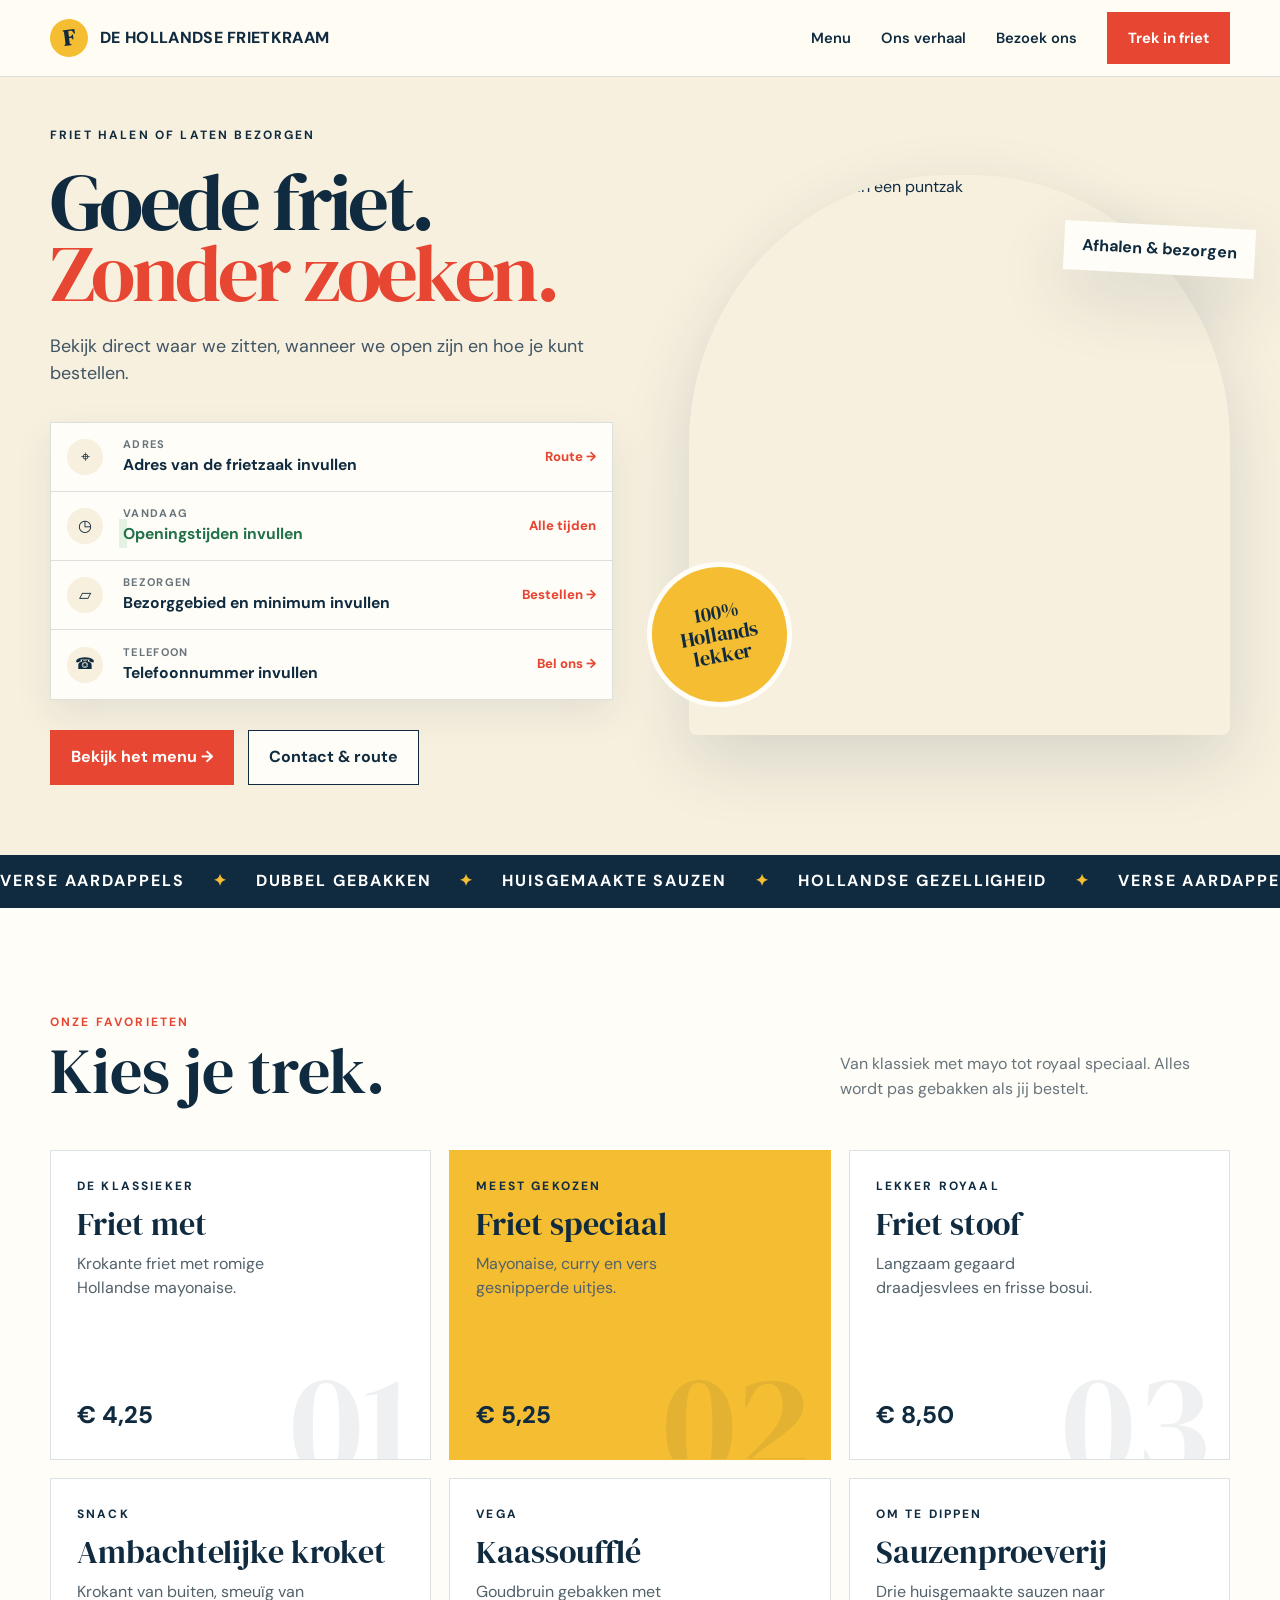
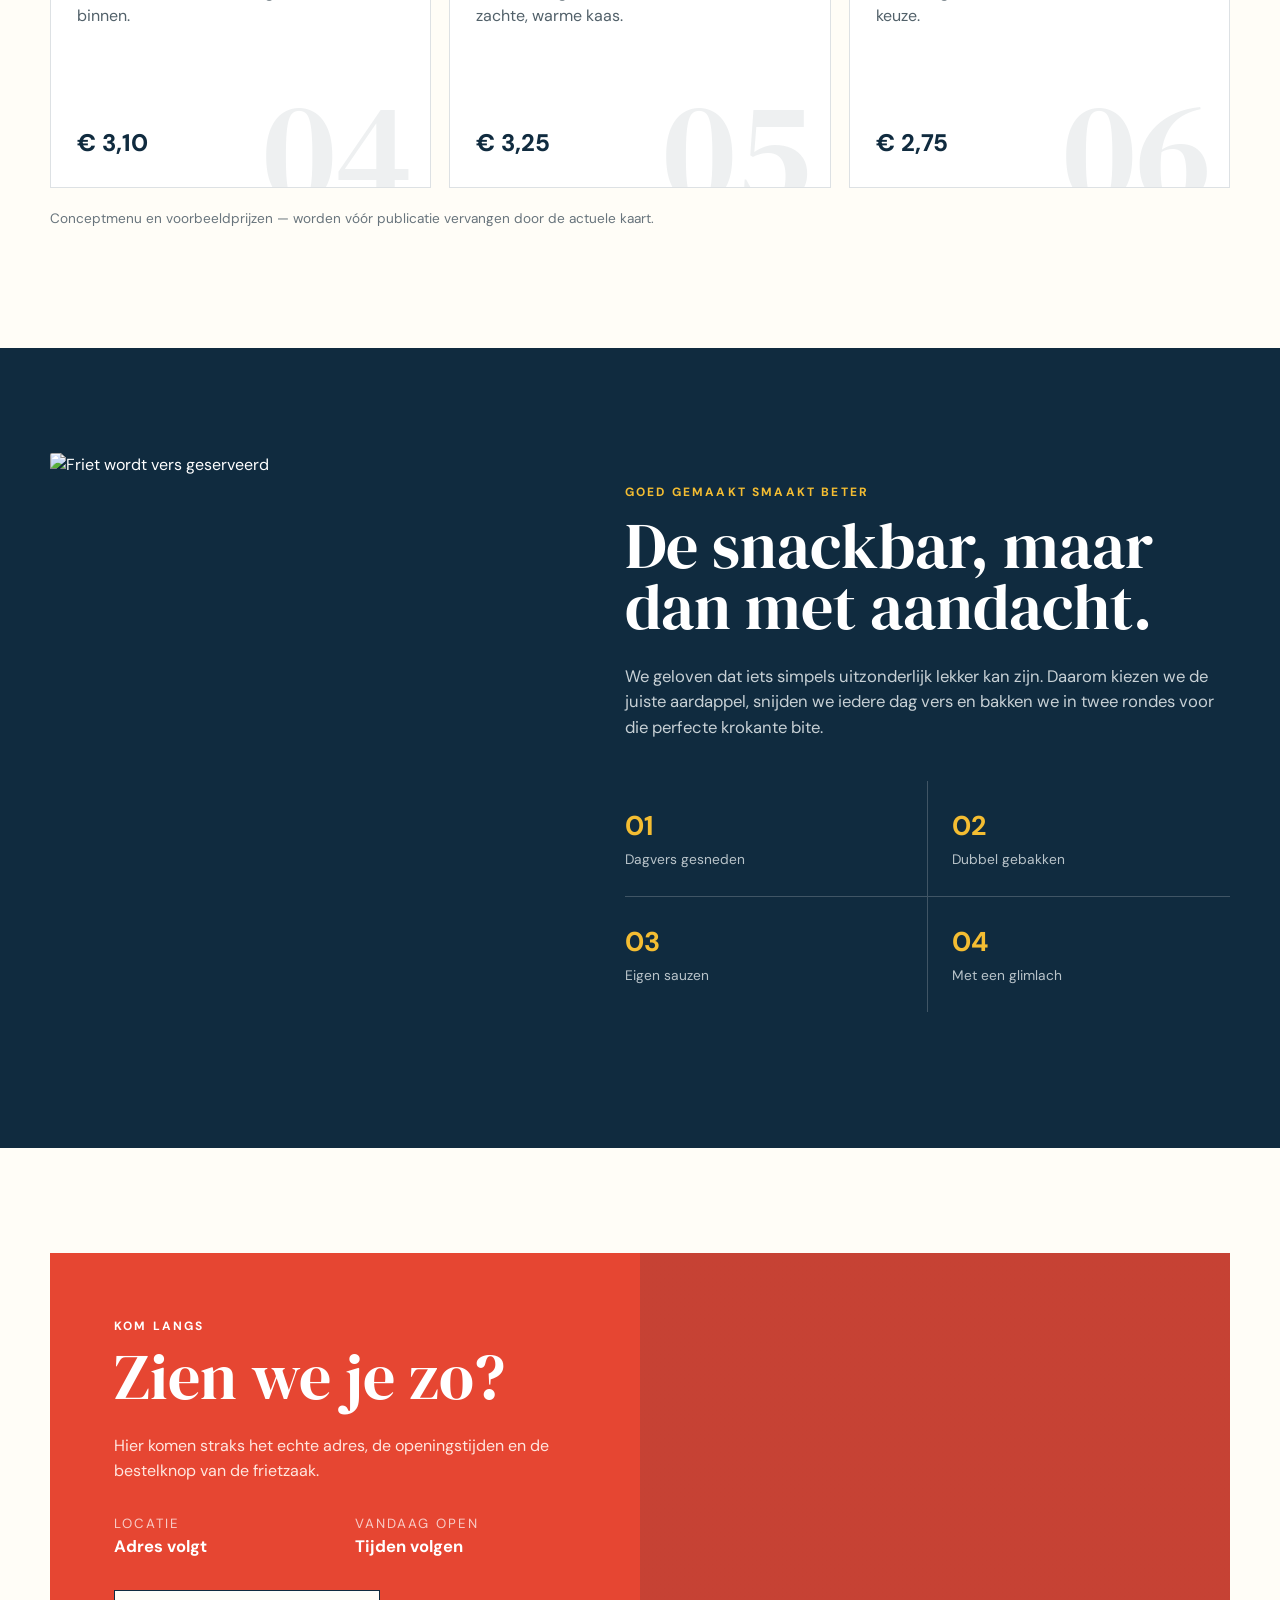
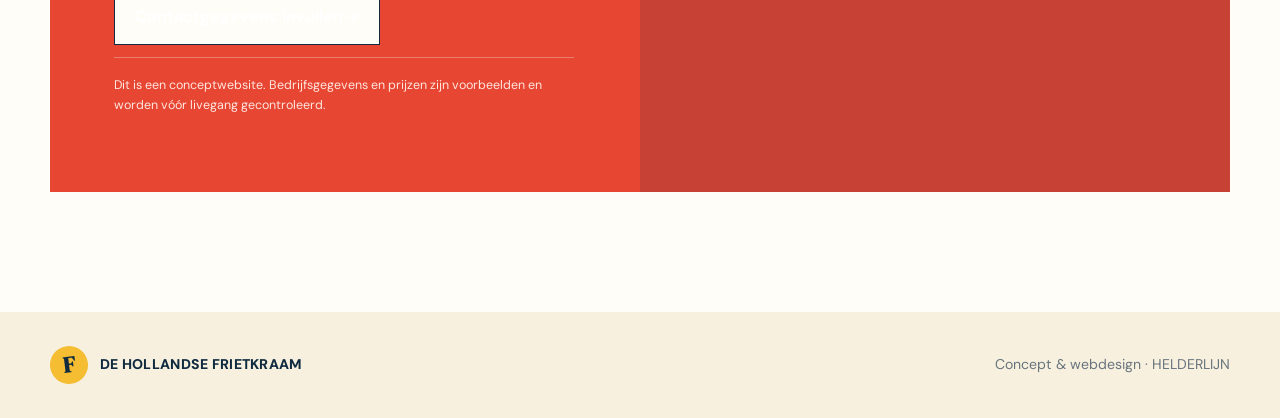
==== commit 25a77c33: "Prioritize location, hours, delivery and phone details" ====
--- a/dutch_friet_shop_website.html
+++ b/dutch_friet_shop_website.html
@@ -13,7 +13,8 @@
     :root{--ink:#102b3f;--cream:#f7f0df;--paper:#fffdf7;--red:#e64632;--yellow:#f4bd32;--muted:#68747c;--line:rgba(16,43,63,.14);--shadow:0 24px 70px rgba(16,43,63,.14)}
     *{box-sizing:border-box}html{scroll-behavior:smooth}body{margin:0;background:var(--paper);color:var(--ink);font-family:"DM Sans",sans-serif;line-height:1.55}a{color:inherit;text-decoration:none}img{display:block;max-width:100%}button{font:inherit}.wrap{width:min(1180px,calc(100% - 40px));margin:auto}.eyebrow{font-size:.75rem;font-weight:700;letter-spacing:.18em;text-transform:uppercase}.btn{display:inline-flex;align-items:center;gap:12px;padding:14px 20px;border:1px solid var(--ink);font-weight:700;transition:.25s ease}.btn:hover{transform:translateY(-2px);box-shadow:5px 5px 0 var(--yellow)}.btn.primary{background:var(--red);border-color:var(--red);color:white}.btn.light{background:var(--paper)}
     header{position:fixed;z-index:30;top:0;left:0;right:0;background:rgba(255,253,247,.9);backdrop-filter:blur(14px);border-bottom:1px solid var(--line)}nav{height:76px;display:flex;align-items:center;justify-content:space-between}.brand{display:flex;align-items:center;gap:12px;font-weight:800;letter-spacing:.02em}.mark{width:38px;height:38px;display:grid;place-items:center;background:var(--yellow);border-radius:50%;font-family:"DM Serif Display";font-size:1.4rem;transform:rotate(-7deg)}.navlinks{display:flex;align-items:center;gap:30px;font-size:.92rem;font-weight:600}.menu-btn{display:none;background:none;border:0;font-size:1.4rem}
-    .hero{min-height:760px;padding:126px 0 70px;background:var(--cream);overflow:hidden}.hero-grid{display:grid;grid-template-columns:1.02fr .98fr;align-items:center;gap:76px}.hero h1{font-family:"DM Serif Display";font-weight:400;font-size:clamp(4rem,7vw,7rem);line-height:.86;letter-spacing:-.045em;margin:22px 0 28px}.hero h1 em{font-style:normal;color:var(--red)}.hero-copy{max-width:590px;font-size:1.12rem;color:#405463}.actions{display:flex;gap:14px;flex-wrap:wrap;margin-top:34px}.hero-art{position:relative;height:560px}.hero-photo{height:100%;width:100%;object-fit:cover;border-radius:48% 48% 8px 8px;box-shadow:var(--shadow)}.stamp{position:absolute;left:-42px;bottom:28px;width:145px;height:145px;border-radius:50%;display:grid;place-items:center;text-align:center;background:var(--yellow);border:5px solid var(--paper);font-family:"DM Serif Display";font-size:1.28rem;line-height:1.05;transform:rotate(-10deg)}.hero-note{position:absolute;right:-25px;top:50px;background:var(--paper);padding:12px 18px;box-shadow:var(--shadow);font-weight:700;transform:rotate(3deg)}
+    .hero{min-height:760px;padding:126px 0 70px;background:var(--cream);overflow:hidden}.hero-grid{display:grid;grid-template-columns:1.02fr .98fr;align-items:center;gap:76px}.hero h1{font-family:"DM Serif Display";font-weight:400;font-size:clamp(3.8rem,6.3vw,6.5rem);line-height:.88;letter-spacing:-.045em;margin:22px 0 24px}.hero h1 em{font-style:normal;color:var(--red)}.hero-copy{max-width:590px;font-size:1.12rem;color:#405463}.actions{display:flex;gap:14px;flex-wrap:wrap;margin-top:30px}.hero-art{position:relative;height:560px}.hero-photo{height:100%;width:100%;object-fit:cover;border-radius:48% 48% 8px 8px;box-shadow:var(--shadow)}.stamp{position:absolute;left:-42px;bottom:28px;width:145px;height:145px;border-radius:50%;display:grid;place-items:center;text-align:center;background:var(--yellow);border:5px solid var(--paper);font-family:"DM Serif Display";font-size:1.28rem;line-height:1.05;transform:rotate(-10deg)}.hero-note{position:absolute;right:-25px;top:50px;background:var(--paper);padding:12px 18px;box-shadow:var(--shadow);font-weight:700;transform:rotate(3deg)}
+    .quick-info{margin-top:34px;border:1px solid var(--line);background:var(--paper);box-shadow:0 14px 36px rgba(16,43,63,.08)}.quick-row{display:grid;grid-template-columns:42px 1fr auto;align-items:center;gap:14px;min-height:69px;padding:12px 16px;border-bottom:1px solid var(--line)}.quick-row:last-child{border-bottom:0}.quick-icon{width:36px;height:36px;border-radius:50%;display:grid;place-items:center;background:var(--cream);font-size:1rem}.quick-copy small{display:block;color:var(--muted);font-size:.69rem;font-weight:700;letter-spacing:.12em;text-transform:uppercase}.quick-copy strong{display:block;font-size:.98rem}.quick-action{font-size:.82rem;font-weight:800;color:var(--red);white-space:nowrap}.status{display:inline-flex;align-items:center;gap:7px;color:#21714a}.status:before{content:"";width:8px;height:8px;border-radius:50%;background:#32a867;box-shadow:0 0 0 4px rgba(50,168,103,.13)}
     .ticker{overflow:hidden;background:var(--ink);color:white;border-block:1px solid var(--ink);padding:13px 0}.track{display:flex;width:max-content;animation:move 22s linear infinite}.track span{font-weight:700;letter-spacing:.12em;text-transform:uppercase;white-space:nowrap}.track span:after{content:"✦";color:var(--yellow);padding:0 28px}@keyframes move{to{transform:translateX(-50%)}}@media(prefers-reduced-motion:reduce){.track{animation:none}}
     section{padding:105px 0}.section-head{display:flex;align-items:end;justify-content:space-between;gap:28px;margin-bottom:48px}.section-head h2{font-family:"DM Serif Display";font-size:clamp(2.7rem,5vw,4.8rem);line-height:.95;font-weight:400;margin:10px 0 0;max-width:670px}.section-head p{max-width:390px;color:var(--muted);margin:0}
     .menu{background:var(--paper)}.menu-grid{display:grid;grid-template-columns:repeat(3,1fr);gap:18px}.dish{position:relative;min-height:310px;padding:26px;border:1px solid var(--line);background:white;display:flex;flex-direction:column;overflow:hidden;transition:.3s}.dish:hover{transform:translateY(-7px);box-shadow:var(--shadow)}.dish.featured{background:var(--yellow);border-color:var(--yellow)}.dish h3{font-family:"DM Serif Display";font-size:2rem;font-weight:400;line-height:1;margin:12px 0}.dish p{color:#52616a;margin:0;max-width:240px}.price{margin-top:auto;font-size:1.5rem;font-weight:800}.dish-number{position:absolute;right:18px;bottom:-38px;font-family:"DM Serif Display";font-size:9rem;line-height:1;color:rgba(16,43,63,.07)}.menu-note{margin-top:20px;font-size:.85rem;color:var(--muted)}
@@ -21,13 +22,13 @@
     .visit{padding-bottom:120px}.visit-card{display:grid;grid-template-columns:1fr 1fr;background:var(--red);color:white;min-height:430px}.visit-copy{padding:64px}.visit h2{font-family:"DM Serif Display";font-size:clamp(3rem,5vw,5rem);font-weight:400;line-height:.95;margin:12px 0 26px}.visit p{max-width:460px;color:#ffe6df}.details{display:grid;grid-template-columns:1fr 1fr;gap:20px;margin:30px 0}.details small{display:block;text-transform:uppercase;letter-spacing:.15em;opacity:.72}.details strong{font-size:1.04rem}.visit-image{min-height:430px;background:linear-gradient(rgba(16,43,63,.15),rgba(16,43,63,.15)),url('https://images.unsplash.com/photo-1573080496219-bb080dd4f877?auto=format&fit=crop&w=1200&q=86') center/cover}.concept{border-top:1px solid rgba(255,255,255,.3);padding-top:18px;font-size:.78rem!important}
     footer{background:var(--cream);padding:34px 0}.footer-row{display:flex;align-items:center;justify-content:space-between;gap:24px;font-size:.88rem}.footer-row div:last-child{color:var(--muted)}
     @media(max-width:860px){.wrap{width:min(100% - 28px,680px)}.navlinks{display:none;position:absolute;top:76px;left:0;right:0;padding:22px 28px;background:var(--paper);border-bottom:1px solid var(--line);flex-direction:column;align-items:flex-start}.navlinks.open{display:flex}.menu-btn{display:block}.hero{min-height:auto;padding-top:118px}.hero-grid,.story-grid,.visit-card{grid-template-columns:1fr}.hero-grid{gap:48px}.hero h1{font-size:clamp(3.7rem,17vw,6rem)}.hero-art{height:430px}.stamp{width:115px;height:115px;left:-6px;font-size:1.05rem}.hero-note{right:-6px}.menu-grid{grid-template-columns:1fr}.section-head{align-items:flex-start;flex-direction:column}.story-grid{gap:46px}.story-photo{height:440px}.visit-copy{padding:44px 28px}.visit-image{min-height:360px}.footer-row{align-items:flex-start;flex-direction:column}}
-    @media(max-width:520px){section{padding:76px 0}.brand span:last-child{font-size:.88rem}.hero-art{height:355px}.actions .btn{width:100%;justify-content:center}.values,.details{grid-template-columns:1fr}.value:nth-child(n){padding:18px 0}.visit-image{min-height:300px}}
+    @media(max-width:520px){section{padding:76px 0}.brand span:last-child{font-size:.88rem}.hero-art{height:355px}.actions .btn{width:100%;justify-content:center}.quick-row{grid-template-columns:38px 1fr}.quick-action{grid-column:2}.values,.details{grid-template-columns:1fr}.value:nth-child(n){padding:18px 0}.visit-image{min-height:300px}}
   </style>
 </head>
 <body>
   <header><nav class="wrap"><a class="brand" href="#top" aria-label="Naar boven"><span class="mark">F</span><span>DE HOLLANDSE FRIETKRAAM</span></a><button class="menu-btn" aria-label="Menu openen" aria-expanded="false">☰</button><div class="navlinks"><a href="#menu">Menu</a><a href="#verhaal">Ons verhaal</a><a href="#bezoek">Bezoek ons</a><a class="btn primary" href="#bezoek">Trek in friet</a></div></nav></header>
   <main id="top">
-    <section class="hero"><div class="wrap hero-grid"><div><div class="eyebrow">Hollands goud · elke dag vers</div><h1>Vers.<br>Krokant.<br><em>Echt lekker.</em></h1><p class="hero-copy">Geen gedoe, gewoon goede friet. Vers gesneden aardappels, goudgeel gebakken en royaal geserveerd met onze huisgemaakte sauzen.</p><div class="actions"><a class="btn primary" href="#menu">Bekijk het menu →</a><a class="btn light" href="#verhaal">Waarom wij anders zijn</a></div></div><div class="hero-art"><img class="hero-photo" src="https://images.unsplash.com/photo-1573080496219-bb080dd4f877?auto=format&fit=crop&w=1200&q=88" alt="Verse goudgele friet in een puntzak"><div class="stamp">100%<br>Hollands<br>lekker</div><div class="hero-note">Dagvers gesneden ✓</div></div></div></section>
+    <section class="hero"><div class="wrap hero-grid"><div><div class="eyebrow">Friet halen of laten bezorgen</div><h1>Goede friet.<br><em>Zonder zoeken.</em></h1><p class="hero-copy">Bekijk direct waar we zitten, wanneer we open zijn en hoe je kunt bestellen.</p><div class="quick-info" aria-label="Belangrijkste bedrijfsinformatie"><div class="quick-row"><span class="quick-icon">⌖</span><div class="quick-copy"><small>Adres</small><strong>Adres van de frietzaak invullen</strong></div><a class="quick-action" href="#bezoek">Route →</a></div><div class="quick-row"><span class="quick-icon">◷</span><div class="quick-copy"><small>Vandaag</small><strong class="status">Openingstijden invullen</strong></div><a class="quick-action" href="#bezoek">Alle tijden</a></div><div class="quick-row"><span class="quick-icon">▱</span><div class="quick-copy"><small>Bezorgen</small><strong>Bezorggebied en minimum invullen</strong></div><a class="quick-action" href="#bezoek">Bestellen →</a></div><div class="quick-row"><span class="quick-icon">☎</span><div class="quick-copy"><small>Telefoon</small><strong>Telefoonnummer invullen</strong></div><a class="quick-action" href="#bezoek">Bel ons →</a></div></div><div class="actions"><a class="btn primary" href="#menu">Bekijk het menu →</a><a class="btn light" href="#bezoek">Contact &amp; route</a></div></div><div class="hero-art"><img class="hero-photo" src="https://images.unsplash.com/photo-1573080496219-bb080dd4f877?auto=format&fit=crop&w=1200&q=88" alt="Verse goudgele friet in een puntzak"><div class="stamp">100%<br>Hollands<br>lekker</div><div class="hero-note">Afhalen &amp; bezorgen</div></div></div></section>
     <div class="ticker" aria-hidden="true"><div class="track"><span>Verse aardappels</span><span>Dubbel gebakken</span><span>Huisgemaakte sauzen</span><span>Hollandse gezelligheid</span><span>Verse aardappels</span><span>Dubbel gebakken</span><span>Huisgemaakte sauzen</span><span>Hollandse gezelligheid</span></div></div>
     <section class="menu" id="menu"><div class="wrap"><div class="section-head"><div><div class="eyebrow" style="color:var(--red)">Onze favorieten</div><h2>Kies je trek.</h2></div><p>Van klassiek met mayo tot royaal speciaal. Alles wordt pas gebakken als jij bestelt.</p></div><div class="menu-grid"><article class="dish"><div class="eyebrow">De klassieker</div><h3>Friet met</h3><p>Krokante friet met romige Hollandse mayonaise.</p><div class="price">€ 4,25</div><div class="dish-number">01</div></article><article class="dish featured"><div class="eyebrow">Meest gekozen</div><h3>Friet speciaal</h3><p>Mayonaise, curry en vers gesnipperde uitjes.</p><div class="price">€ 5,25</div><div class="dish-number">02</div></article><article class="dish"><div class="eyebrow">Lekker royaal</div><h3>Friet stoof</h3><p>Langzaam gegaard draadjesvlees en frisse bosui.</p><div class="price">€ 8,50</div><div class="dish-number">03</div></article><article class="dish"><div class="eyebrow">Snack</div><h3>Ambachtelijke kroket</h3><p>Krokant van buiten, smeuïg van binnen.</p><div class="price">€ 3,10</div><div class="dish-number">04</div></article><article class="dish"><div class="eyebrow">Vega</div><h3>Kaassoufflé</h3><p>Goudbruin gebakken met zachte, warme kaas.</p><div class="price">€ 3,25</div><div class="dish-number">05</div></article><article class="dish"><div class="eyebrow">Om te dippen</div><h3>Sauzenproeverij</h3><p>Drie huisgemaakte sauzen naar keuze.</p><div class="price">€ 2,75</div><div class="dish-number">06</div></article></div><p class="menu-note">Conceptmenu en voorbeeldprijzen — worden vóór publicatie vervangen door de actuele kaart.</p></div></section>
     <section class="story" id="verhaal"><div class="wrap story-grid"><img class="story-photo" src="https://images.unsplash.com/photo-1630384060421-cb20d0e0649d?auto=format&fit=crop&w=1100&q=86" alt="Friet wordt vers geserveerd"><div><div class="eyebrow" style="color:var(--yellow)">Goed gemaakt smaakt beter</div><h2>De snackbar, maar dan met aandacht.</h2><p>We geloven dat iets simpels uitzonderlijk lekker kan zijn. Daarom kiezen we de juiste aardappel, snijden we iedere dag vers en bakken we in twee rondes voor die perfecte krokante bite.</p><div class="values"><div class="value"><strong>01</strong><span>Dagvers gesneden</span></div><div class="value"><strong>02</strong><span>Dubbel gebakken</span></div><div class="value"><strong>03</strong><span>Eigen sauzen</span></div><div class="value"><strong>04</strong><span>Met een glimlach</span></div></div></div></div></section>
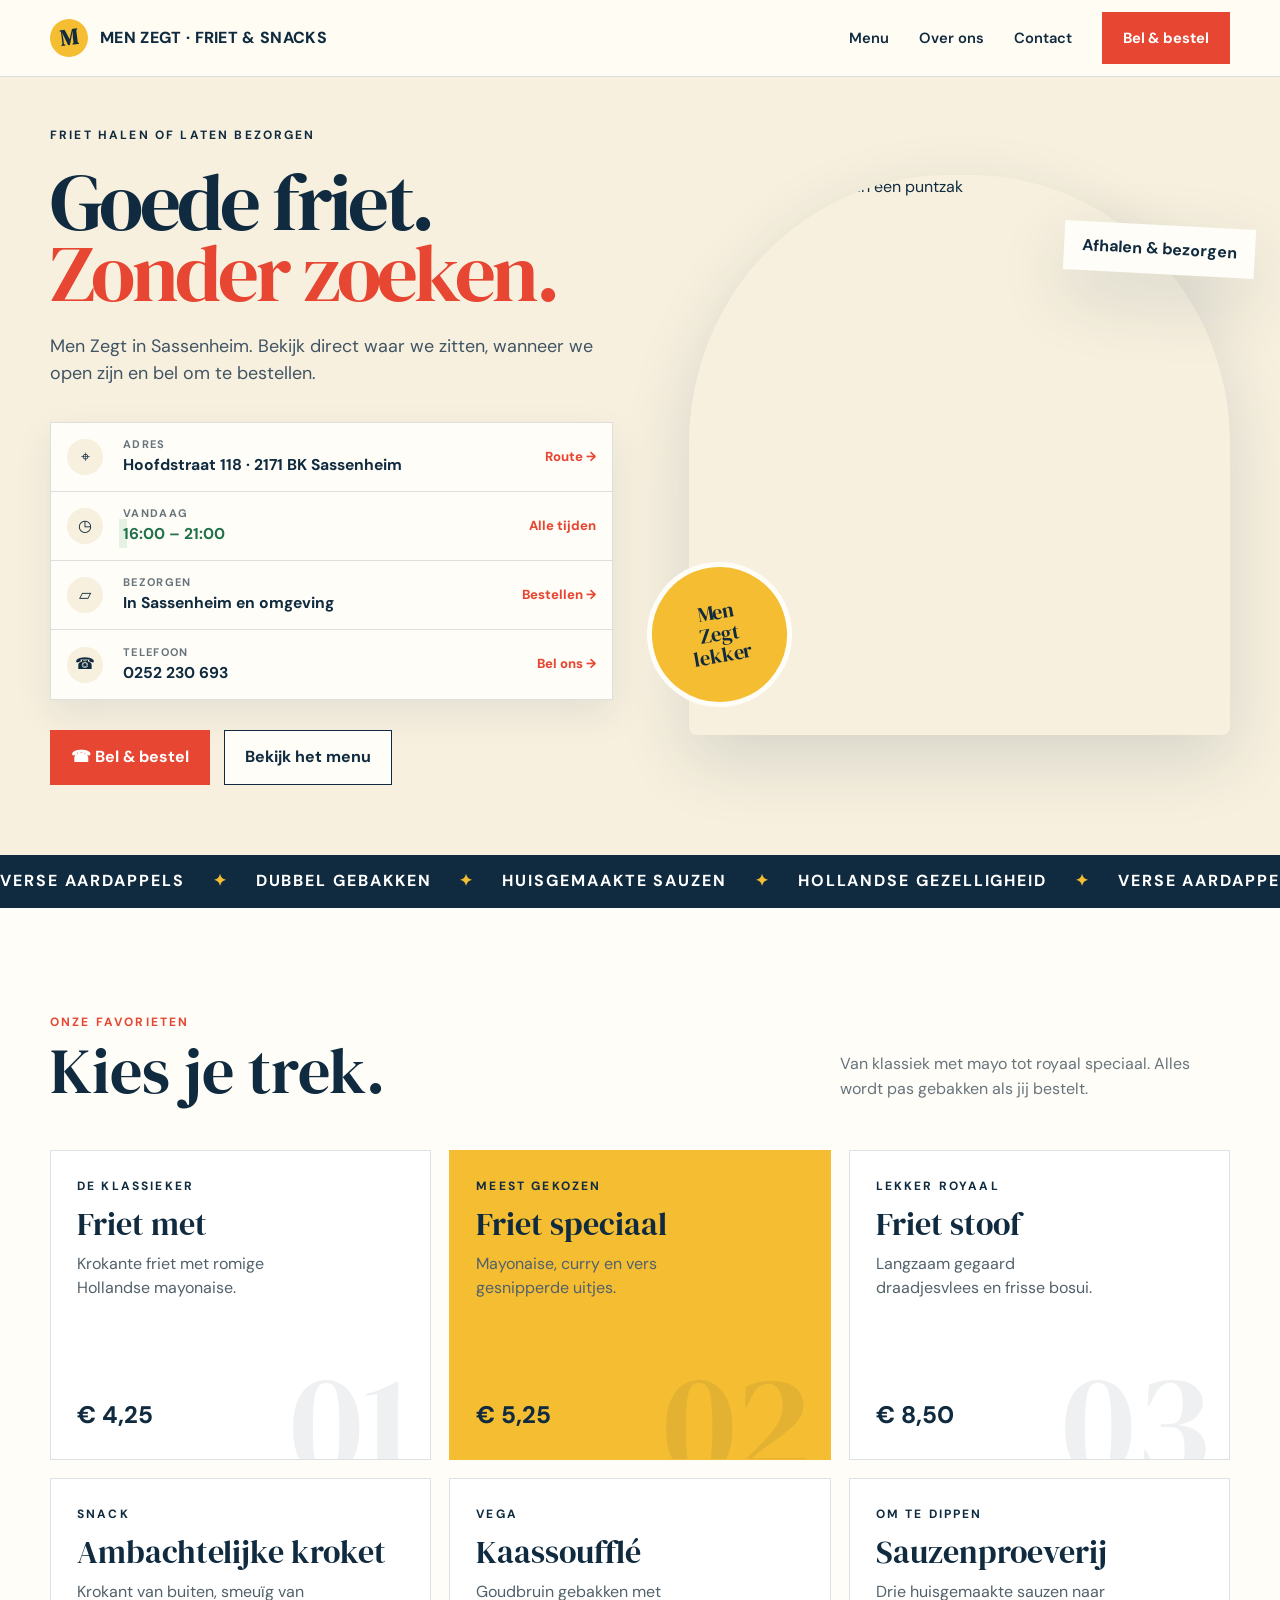
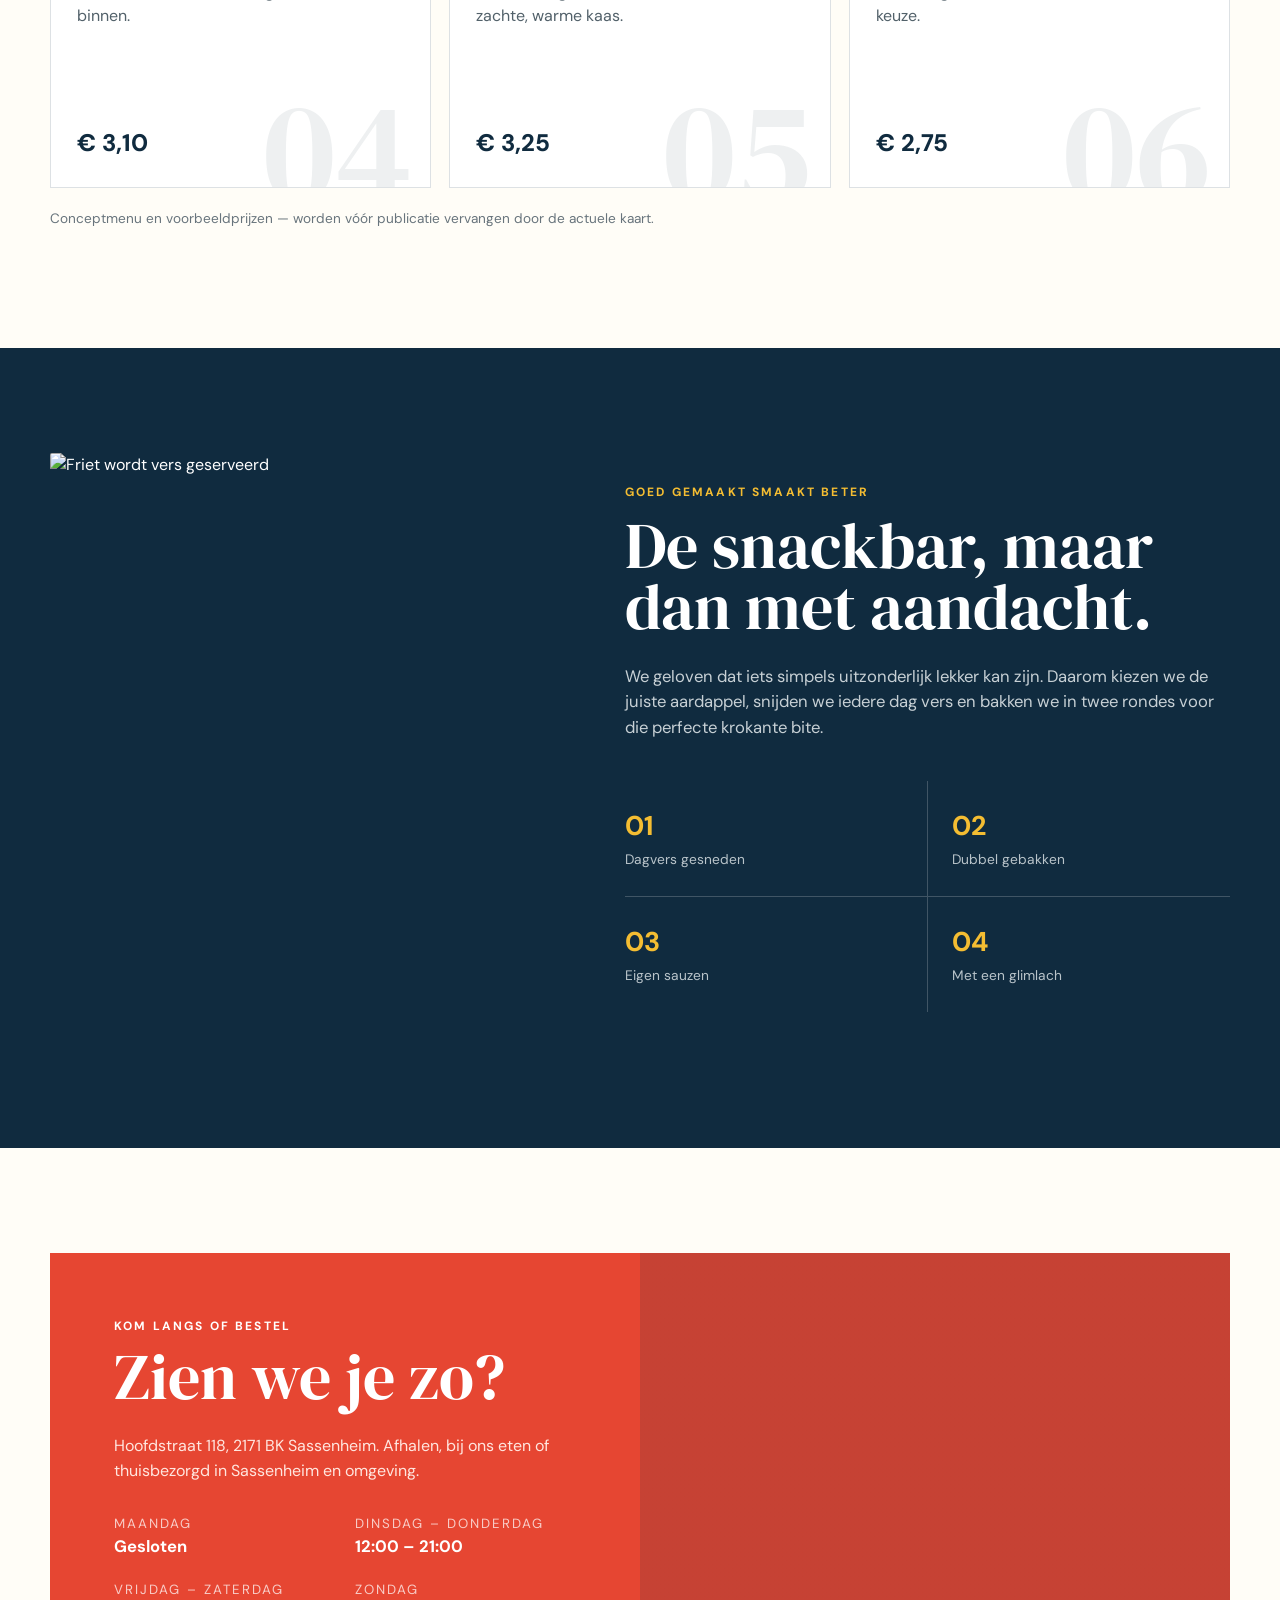
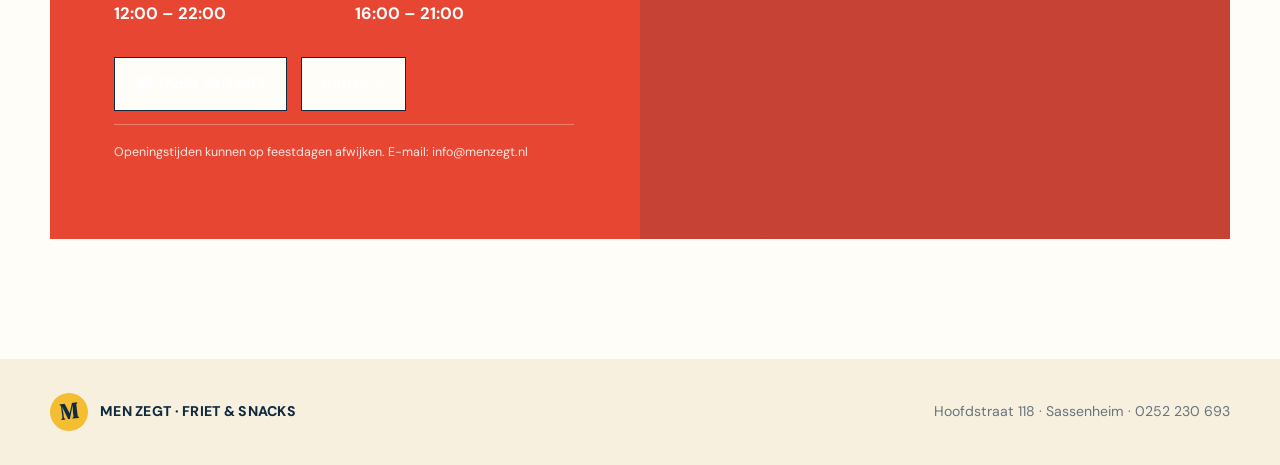
==== commit a614d463: "Fill restored design with verified Men Zegt business details" ====
--- a/dutch_friet_shop_website.html
+++ b/dutch_friet_shop_website.html
@@ -3,9 +3,9 @@
 <head>
   <meta charset="utf-8">
   <meta name="viewport" content="width=device-width,initial-scale=1">
-  <meta name="description" content="De Hollandse Frietkraam — verse friet, huisgemaakte sauzen en Hollandse gezelligheid.">
+  <meta name="description" content="Men Zegt in Sassenheim — verse friet, snacks, afhalen en bezorging. Bel 0252 230 693.">
   <meta name="theme-color" content="#102b3f">
-  <title>De Hollandse Frietkraam — Vers. Krokant. Echt lekker.</title>
+  <title>Men Zegt — Friet & Snacks in Sassenheim</title>
   <link rel="preconnect" href="https://fonts.googleapis.com">
   <link rel="preconnect" href="https://fonts.gstatic.com" crossorigin>
   <link href="https://fonts.googleapis.com/css2?family=DM+Sans:wght@400;500;600;700&family=DM+Serif+Display&display=swap" rel="stylesheet">
@@ -26,19 +26,21 @@
   </style>
 </head>
 <body>
-  <header><nav class="wrap"><a class="brand" href="#top" aria-label="Naar boven"><span class="mark">F</span><span>DE HOLLANDSE FRIETKRAAM</span></a><button class="menu-btn" aria-label="Menu openen" aria-expanded="false">☰</button><div class="navlinks"><a href="#menu">Menu</a><a href="#verhaal">Ons verhaal</a><a href="#bezoek">Bezoek ons</a><a class="btn primary" href="#bezoek">Trek in friet</a></div></nav></header>
+  <header><nav class="wrap"><a class="brand" href="#top" aria-label="Men Zegt home"><span class="mark">M</span><span>MEN ZEGT · FRIET &amp; SNACKS</span></a><button class="menu-btn" aria-label="Menu openen" aria-expanded="false">☰</button><div class="navlinks"><a href="#menu">Menu</a><a href="#verhaal">Over ons</a><a href="#bezoek">Contact</a><a class="btn primary" href="tel:+31252230693">Bel &amp; bestel</a></div></nav></header>
   <main id="top">
-    <section class="hero"><div class="wrap hero-grid"><div><div class="eyebrow">Friet halen of laten bezorgen</div><h1>Goede friet.<br><em>Zonder zoeken.</em></h1><p class="hero-copy">Bekijk direct waar we zitten, wanneer we open zijn en hoe je kunt bestellen.</p><div class="quick-info" aria-label="Belangrijkste bedrijfsinformatie"><div class="quick-row"><span class="quick-icon">⌖</span><div class="quick-copy"><small>Adres</small><strong>Adres van de frietzaak invullen</strong></div><a class="quick-action" href="#bezoek">Route →</a></div><div class="quick-row"><span class="quick-icon">◷</span><div class="quick-copy"><small>Vandaag</small><strong class="status">Openingstijden invullen</strong></div><a class="quick-action" href="#bezoek">Alle tijden</a></div><div class="quick-row"><span class="quick-icon">▱</span><div class="quick-copy"><small>Bezorgen</small><strong>Bezorggebied en minimum invullen</strong></div><a class="quick-action" href="#bezoek">Bestellen →</a></div><div class="quick-row"><span class="quick-icon">☎</span><div class="quick-copy"><small>Telefoon</small><strong>Telefoonnummer invullen</strong></div><a class="quick-action" href="#bezoek">Bel ons →</a></div></div><div class="actions"><a class="btn primary" href="#menu">Bekijk het menu →</a><a class="btn light" href="#bezoek">Contact &amp; route</a></div></div><div class="hero-art"><img class="hero-photo" src="https://images.unsplash.com/photo-1573080496219-bb080dd4f877?auto=format&fit=crop&w=1200&q=88" alt="Verse goudgele friet in een puntzak"><div class="stamp">100%<br>Hollands<br>lekker</div><div class="hero-note">Afhalen &amp; bezorgen</div></div></div></section>
+    <section class="hero"><div class="wrap hero-grid"><div><div class="eyebrow">Friet halen of laten bezorgen</div><h1>Goede friet.<br><em>Zonder zoeken.</em></h1><p class="hero-copy">Men Zegt in Sassenheim. Bekijk direct waar we zitten, wanneer we open zijn en bel om te bestellen.</p><div class="quick-info" aria-label="Belangrijkste bedrijfsinformatie"><div class="quick-row"><span class="quick-icon">⌖</span><div class="quick-copy"><small>Adres</small><strong>Hoofdstraat 118 · 2171 BK Sassenheim</strong></div><a class="quick-action" target="_blank" rel="noopener" href="https://www.google.com/maps/search/?api=1&amp;query=Men+Zegt+Hoofdstraat+118+2171+BK+Sassenheim">Route →</a></div><div class="quick-row"><span class="quick-icon">◷</span><div class="quick-copy"><small>Vandaag</small><strong class="status" id="todayStatus">Openingstijden laden…</strong></div><a class="quick-action" href="#bezoek">Alle tijden</a></div><div class="quick-row"><span class="quick-icon">▱</span><div class="quick-copy"><small>Bezorgen</small><strong>In Sassenheim en omgeving</strong></div><a class="quick-action" href="tel:+31252230693">Bestellen →</a></div><div class="quick-row"><span class="quick-icon">☎</span><div class="quick-copy"><small>Telefoon</small><strong>0252 230 693</strong></div><a class="quick-action" href="tel:+31252230693">Bel ons →</a></div></div><div class="actions"><a class="btn primary" href="tel:+31252230693">☎ Bel &amp; bestel</a><a class="btn light" href="#menu">Bekijk het menu</a></div></div><div class="hero-art"><img class="hero-photo" src="https://images.unsplash.com/photo-1573080496219-bb080dd4f877?auto=format&fit=crop&w=1200&q=88" alt="Verse goudgele friet in een puntzak"><div class="stamp">Men<br>Zegt<br>lekker</div><div class="hero-note">Afhalen &amp; bezorgen</div></div></div></section>
     <div class="ticker" aria-hidden="true"><div class="track"><span>Verse aardappels</span><span>Dubbel gebakken</span><span>Huisgemaakte sauzen</span><span>Hollandse gezelligheid</span><span>Verse aardappels</span><span>Dubbel gebakken</span><span>Huisgemaakte sauzen</span><span>Hollandse gezelligheid</span></div></div>
     <section class="menu" id="menu"><div class="wrap"><div class="section-head"><div><div class="eyebrow" style="color:var(--red)">Onze favorieten</div><h2>Kies je trek.</h2></div><p>Van klassiek met mayo tot royaal speciaal. Alles wordt pas gebakken als jij bestelt.</p></div><div class="menu-grid"><article class="dish"><div class="eyebrow">De klassieker</div><h3>Friet met</h3><p>Krokante friet met romige Hollandse mayonaise.</p><div class="price">€ 4,25</div><div class="dish-number">01</div></article><article class="dish featured"><div class="eyebrow">Meest gekozen</div><h3>Friet speciaal</h3><p>Mayonaise, curry en vers gesnipperde uitjes.</p><div class="price">€ 5,25</div><div class="dish-number">02</div></article><article class="dish"><div class="eyebrow">Lekker royaal</div><h3>Friet stoof</h3><p>Langzaam gegaard draadjesvlees en frisse bosui.</p><div class="price">€ 8,50</div><div class="dish-number">03</div></article><article class="dish"><div class="eyebrow">Snack</div><h3>Ambachtelijke kroket</h3><p>Krokant van buiten, smeuïg van binnen.</p><div class="price">€ 3,10</div><div class="dish-number">04</div></article><article class="dish"><div class="eyebrow">Vega</div><h3>Kaassoufflé</h3><p>Goudbruin gebakken met zachte, warme kaas.</p><div class="price">€ 3,25</div><div class="dish-number">05</div></article><article class="dish"><div class="eyebrow">Om te dippen</div><h3>Sauzenproeverij</h3><p>Drie huisgemaakte sauzen naar keuze.</p><div class="price">€ 2,75</div><div class="dish-number">06</div></article></div><p class="menu-note">Conceptmenu en voorbeeldprijzen — worden vóór publicatie vervangen door de actuele kaart.</p></div></section>
     <section class="story" id="verhaal"><div class="wrap story-grid"><img class="story-photo" src="https://images.unsplash.com/photo-1630384060421-cb20d0e0649d?auto=format&fit=crop&w=1100&q=86" alt="Friet wordt vers geserveerd"><div><div class="eyebrow" style="color:var(--yellow)">Goed gemaakt smaakt beter</div><h2>De snackbar, maar dan met aandacht.</h2><p>We geloven dat iets simpels uitzonderlijk lekker kan zijn. Daarom kiezen we de juiste aardappel, snijden we iedere dag vers en bakken we in twee rondes voor die perfecte krokante bite.</p><div class="values"><div class="value"><strong>01</strong><span>Dagvers gesneden</span></div><div class="value"><strong>02</strong><span>Dubbel gebakken</span></div><div class="value"><strong>03</strong><span>Eigen sauzen</span></div><div class="value"><strong>04</strong><span>Met een glimlach</span></div></div></div></div></section>
-    <section class="visit" id="bezoek"><div class="wrap"><div class="visit-card"><div class="visit-copy"><div class="eyebrow">Kom langs</div><h2>Zien we je zo?</h2><p>Hier komen straks het echte adres, de openingstijden en de bestelknop van de frietzaak.</p><div class="details"><div><small>Locatie</small><strong>Adres volgt</strong></div><div><small>Vandaag open</small><strong>Tijden volgen</strong></div></div><a class="btn light" href="mailto:info@example.nl">Contactgegevens invullen →</a><p class="concept">Dit is een conceptwebsite. Bedrijfsgegevens en prijzen zijn voorbeelden en worden vóór livegang gecontroleerd.</p></div><div class="visit-image" role="img" aria-label="Verse friet op tafel"></div></div></div></section>
+    <section class="visit" id="bezoek"><div class="wrap"><div class="visit-card"><div class="visit-copy"><div class="eyebrow">Kom langs of bestel</div><h2>Zien we je zo?</h2><p>Hoofdstraat 118, 2171 BK Sassenheim. Afhalen, bij ons eten of thuisbezorgd in Sassenheim en omgeving.</p><div class="details"><div><small>Maandag</small><strong>Gesloten</strong></div><div><small>Dinsdag – donderdag</small><strong>12:00 – 21:00</strong></div><div><small>Vrijdag – zaterdag</small><strong>12:00 – 22:00</strong></div><div><small>Zondag</small><strong>16:00 – 21:00</strong></div></div><div class="actions"><a class="btn light" href="tel:+31252230693">☎ 0252 230 693</a><a class="btn light" target="_blank" rel="noopener" href="https://www.google.com/maps/search/?api=1&amp;query=Men+Zegt+Hoofdstraat+118+2171+BK+Sassenheim">Route →</a></div><p class="concept">Openingstijden kunnen op feestdagen afwijken. E-mail: info@menzegt.nl</p></div><div class="visit-image" role="img" aria-label="Verse friet op tafel"></div></div></div></section>
   </main>
-  <footer><div class="wrap footer-row"><div class="brand"><span class="mark">F</span><span>DE HOLLANDSE FRIETKRAAM</span></div><div>Concept &amp; webdesign · HELDERLIJN</div></div></footer>
+  <footer><div class="wrap footer-row"><div class="brand"><span class="mark">M</span><span>MEN ZEGT · FRIET &amp; SNACKS</span></div><div>Hoofdstraat 118 · Sassenheim · 0252 230 693</div></div></footer>
   <script>
     const button=document.querySelector('.menu-btn'),links=document.querySelector('.navlinks');
     button.addEventListener('click',()=>{const open=links.classList.toggle('open');button.setAttribute('aria-expanded',open);button.textContent=open?'×':'☰'});
     links.querySelectorAll('a').forEach(a=>a.addEventListener('click',()=>{links.classList.remove('open');button.setAttribute('aria-expanded','false');button.textContent='☰'}));
+    const hours=['16:00 – 21:00','Gesloten','12:00 – 21:00','12:00 – 21:00','12:00 – 21:00','12:00 – 22:00','12:00 – 22:00'];
+    document.querySelector('#todayStatus').textContent=hours[new Date().getDay()];
   </script>
 </body>
 </html>
